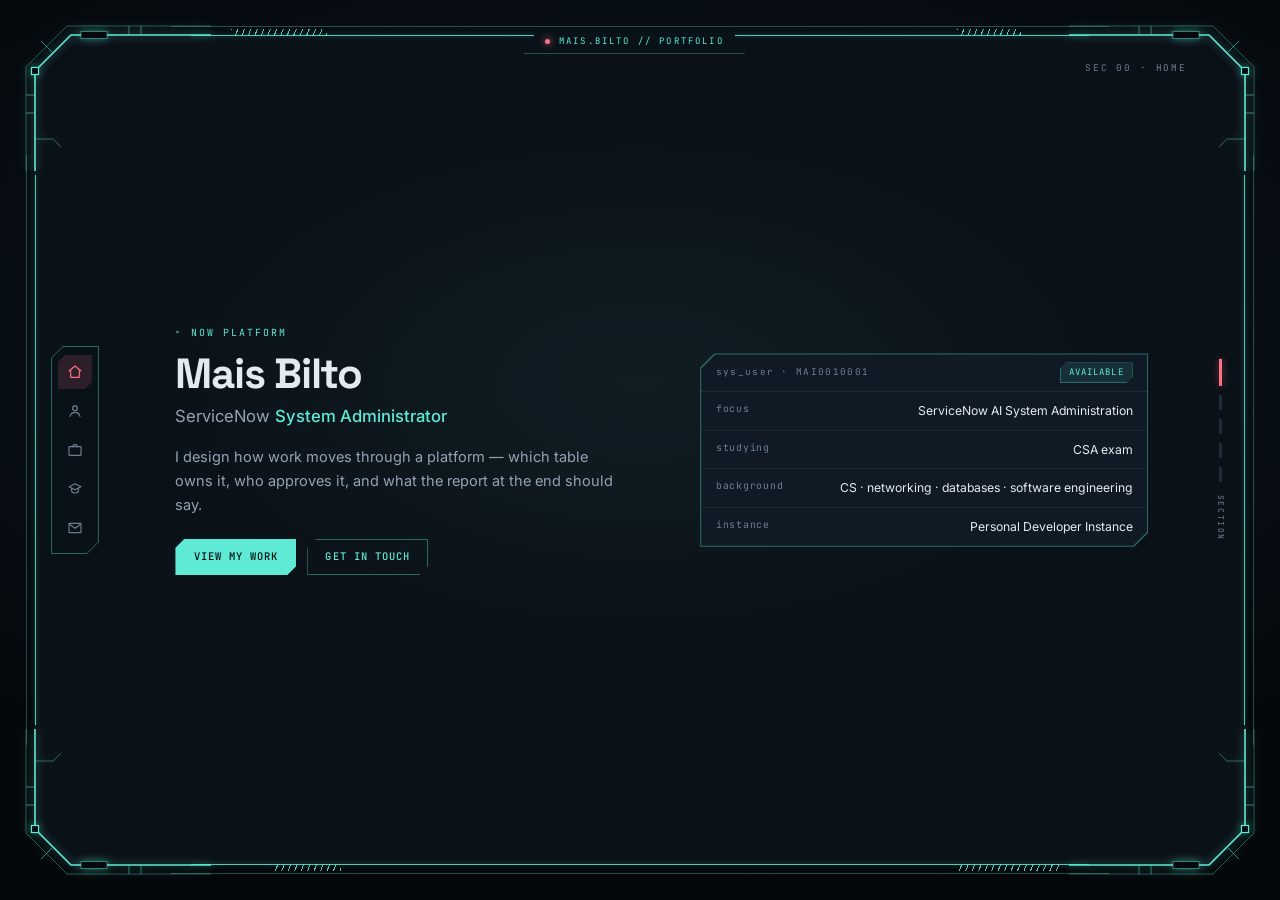
==== index.html @ 8e20cddc "whatsapp link edited" ====
<!DOCTYPE html>
<html lang="en">
<head>
<meta charset="UTF-8">
<meta name="viewport" content="width=device-width, initial-scale=1.0">
<title>Mais Bilto — Portfolio</title>
<meta name="description" content="Portfolio of Mais Bilto, a Computer Science graduate building toward a ServiceNow System Administrator role. ServiceNow builds, coursework and certificates.">
<meta name="color-scheme" content="dark">

<meta property="og:title" content="Mais Bilto — ServiceNow System Administrator">
<meta property="og:description" content="ServiceNow builds, coursework and certificates.">
<meta property="og:type" content="website">

<!-- Painted before any stylesheet arrives, so a slow or revalidating network
     never shows this page as raw HTML. Every rule here is re-declared in
     base.css; this copy only has to survive the first paint. -->
<style>
  body{margin:0;background:#060a0f;color:#e4eaf1;
       font-family:Inter,"Segoe UI",system-ui,sans-serif}
  a{color:#5eead4;text-decoration:none}
  .skip-link{position:absolute;top:-100%;left:1rem}

  /* First-paint gate. Chrome will paint this document before main.css has
     applied — measured at 300ms on a hard reload — which showed the page as
     raw HTML. Hiding body here and revealing it in the LAST rule of main.css
     makes "visible" and "styled" the same moment. */
  .pre body{visibility:hidden}
</style>
<script>
  /* The gate is added by script, so a visitor with JavaScript off is never
     gated: no script, no class, nothing hidden. The timeout is the second
     guard — if main.css fails to load, the page reveals itself unstyled
     rather than staying blank forever. */
  (function(){
    var r = document.documentElement;
    r.className += (r.className ? ' ' : '') + 'pre';
    setTimeout(function(){ r.classList.remove('pre'); }, 1500);
  })();
</script>

<link rel="preconnect" href="https://fonts.googleapis.com">
<link rel="preconnect" href="https://fonts.gstatic.com" crossorigin>
<link href="https://fonts.googleapis.com/css2?family=Inter:wght@400;500;600&family=JetBrains+Mono:wght@400;500;700&family=Space+Grotesk:wght@600;700&display=swap" rel="stylesheet">

<link rel="stylesheet" href="css/base.css">
<link rel="stylesheet" href="css/main.css">
</head>
<body>
<a class="skip-link" href="#deck">Skip to content</a>


<!-- one corner, drawn once, mirrored four ways -->
<svg width="0" height="0" style="position:absolute" aria-hidden="true">
  <symbol id="tbd-ring" viewBox="0 0 260 150">
    <g fill="none" stroke="currentColor" stroke-linecap="round" stroke-linejoin="round">
      <!-- circuit traces feeding the node from both sides -->
      <g stroke-width="1" opacity=".55">
        <path d="M2 26h34l14 14h30M2 75h48M2 124h34l14-14h30"/>
        <path d="M258 26h-34l-14 14h-30M258 75h-48M258 124h-34l-14-14h-30"/>
        <path d="M20 47h22l10 10M240 47h-22l-10 10M20 103h22l10-10M240 103h-22l-10-10" opacity=".5"/>
      </g>
      <g fill="currentColor" stroke="none" opacity=".7">
        <circle cx="2" cy="26" r="1.6"/><circle cx="2" cy="75" r="1.6"/><circle cx="2" cy="124" r="1.6"/>
        <circle cx="258" cy="26" r="1.6"/><circle cx="258" cy="75" r="1.6"/><circle cx="258" cy="124" r="1.6"/>
      </g>
      <!-- the node -->
      <circle cx="130" cy="75" r="47" stroke-width="3" stroke-dasharray="11 7" opacity=".38"/>
      <circle cx="130" cy="75" r="41" stroke-width="1.4"/>
      <circle cx="130" cy="75" r="35" stroke-width=".9" opacity=".5"/>
      <!-- four bright arc segments, like the reference -->
      <g stroke-width="3" opacity=".9" stroke-linecap="butt">
        <path d="M130 28a47 47 0 0 1 30 11"/>
        <path d="M130 122a47 47 0 0 1-30-11"/>
        <path d="M177 75a47 47 0 0 1-11 30"/>
        <path d="M83 75a47 47 0 0 1 11-30"/>
      </g>
    </g>
  </symbol>

  <symbol id="rosette" viewBox="0 0 24 24">
    <path d="M 12.0 3.6 L 17.7 6.9 L 17.7 13.5 L 12.0 16.8 L 6.3 13.5 L 6.3 6.9 Z"/>
    <path d="m9.2 10.1 2 2.1 3.6-4"/>
    <path d="M9.1 15.9 7.9 21.6l2.8-1.6 1.3 1.6"/>
    <path d="M14.9 15.9 16.1 21.6l-2.8-1.6-1.3 1.6"/>
  </symbol>
  <symbol id="corner" viewBox="0 0 190 150">
    <path d="M190 14 H 50 L 14 50 V 150" fill="none" stroke="#5eead4" stroke-width="1.6"/>
    <path d="M190 5 H 46 L 5 46 V 150" fill="none" stroke="rgba(94,234,212,.34)" stroke-width="1"/>
    <path d="M31 31 L 20 20" stroke="rgba(94,234,212,.55)" stroke-width="1"/>
    <path d="M14 74 H 5" stroke="rgba(94,234,212,.5)" stroke-width="1"/>
    <path d="M14 92 H 5" stroke="rgba(94,234,212,.5)" stroke-width="1"/>
    <path d="M108 14 V 5" stroke="rgba(94,234,212,.5)" stroke-width="1"/>
    <path d="M120 14 V 5" stroke="rgba(94,234,212,.5)" stroke-width="1"/>
    <rect x="10.5" y="46.5" width="7" height="7" fill="#060a0f" stroke="#5eead4" stroke-width="1.2"/>
    <rect x="60" y="10.5" width="26" height="7" fill="#060a0f" stroke="rgba(94,234,212,.45)" stroke-width="1"/>
    <path d="M14 118 H 32 L 40 126" fill="none" stroke="rgba(94,234,212,.4)" stroke-width="1"/>
  </symbol>
</svg>



<div class="stage">

  <div class="frame">
    <nav class="rail" aria-label="Sections">
     <div class="fill">
      <a href="#home" data-to="home" class="on" aria-label="Home"><svg width="24" height="24" viewBox="0 0 24 24" fill="none" stroke="currentColor" stroke-width="1.7" stroke-linecap="round" stroke-linejoin="round"><path d="M3 10.5 12 3l9 7.5"/><path d="M5.5 9.5V20h13V9.5"/></svg></a>
      <a href="#about" data-to="about" aria-label="About"><svg width="24" height="24" viewBox="0 0 24 24" fill="none" stroke="currentColor" stroke-width="1.7" stroke-linecap="round" stroke-linejoin="round"><circle cx="12" cy="8" r="3.6"/><path d="M4.5 20c1.2-4 4-6 7.5-6s6.3 2 7.5 6"/></svg></a>
      <a href="#work" data-to="work" aria-label="Work"><svg width="24" height="24" viewBox="0 0 24 24" fill="none" stroke="currentColor" stroke-width="1.7" stroke-linecap="round" stroke-linejoin="round"><rect x="3" y="7" width="18" height="13" rx="1"/><path d="M9 7V5.5A1.5 1.5 0 0 1 10.5 4h3A1.5 1.5 0 0 1 15 5.5V7"/></svg></a>
      <a href="#training" data-to="training" aria-label="Training"><svg width="24" height="24" viewBox="0 0 24 24" fill="none" stroke="currentColor" stroke-width="1.7" stroke-linecap="round" stroke-linejoin="round"><path d="M12 4 3 8.5l9 4.5 9-4.5z"/><path d="M7 11v4.5c0 1.4 2.2 2.5 5 2.5s5-1.1 5-2.5V11"/></svg></a>
      <a href="#contact" data-to="contact" aria-label="Contact"><svg width="24" height="24" viewBox="0 0 24 24" fill="none" stroke="currentColor" stroke-width="1.7" stroke-linecap="round" stroke-linejoin="round"><rect x="3" y="5" width="18" height="14" rx="1"/><path d="m3.6 6.5 8.4 6 8.4-6"/></svg></a>
     </div>
    </nav>

    <div class="prog" aria-hidden="true"><i class="on"></i><i></i><i></i><i></i><i></i><b>SECTION</b></div>

    <main class="deck hidescroll" id="deck">

      <section class="card" id="home">
        <span class="card-tag">SEC 00 · HOME</span>
        <div class="card-inner hidescroll">
          <div class="split">
            <div>
              <p class="eyebrow" data-anim style="--i:0">Now Platform</p>
              <h1 data-anim style="--i:1">Mais Bilto</h1>
              <p class="role" data-anim style="--i:2">ServiceNow <b>System Administrator</b></p>
              <p class="lede" data-anim style="--i:3">I design how work moves through a platform &mdash; which table owns it, who approves it, and what the report at the end should say.</p>
              <div class="acts" data-anim style="--i:4"><a class="btn" href="#work">View my work</a><a class="btn ghost" href="#contact">Get in touch</a></div>
            </div>
            <div class="panel" data-anim style="--i:5">
              <div class="fill">
                <div class="p-head"><span>sys_user · MAI0010001</span><span class="pill">AVAILABLE</span></div>
                <!-- a <div> is only a valid child of <dl> when it wraps dt/dd pairs,
                     so the header sits outside the list and the rows sit inside it -->
                <dl class="rows">
                  <div class="rrow"><dt>focus</dt><dd>ServiceNow AI System Administration</dd></div>
                  <div class="rrow"><dt>studying</dt><dd>CSA exam</dd></div>
                  <div class="rrow"><dt>background</dt><dd>CS · networking · databases · software engineering</dd></div>
                  <div class="rrow"><dt>instance</dt><dd>Personal Developer Instance</dd></div>
                </dl>
              </div>
            </div>
          </div>
        </div>
      </section>

      <section class="card" id="about">
        <span class="card-tag">SEC 01 · ABOUT</span>
        <div class="card-inner hidescroll">
          <h2 data-anim style="--i:0">About</h2>


          <div class="about-split">
            <div class="about-main">
          <p class="sub" data-anim style="--i:1">BACKGROUND &amp; CAPABILITY</p>
          <div class="prose">
            <p data-anim style="--i:2">I hold a BSc in Computer Science from Princess Nourah bint Abdulrahman University and I am working towards a ServiceNow System Administrator role. My background is in software engineering, databases, networking and data analysis &mdash; useful preparation for platform work, where the job is understanding how the pieces fit together behind the screens. Every project listed here is built on a Personal Developer Instance.</p>
          </div>
          <div class="about-grid">
            <div>
              <p class="label" data-anim style="--i:5">What I build</p>
              <ul class="caps">
                <li data-anim style="--i:6"><div class="fill"><h3>Data model</h3><p>Custom tables, fields, and relationships.</p></div></li>
                <li data-anim style="--i:7"><div class="fill"><h3>Workflow</h3><p>Flow Designer, approvals, and notifications.</p></div></li>
                <li data-anim style="--i:8"><div class="fill"><h3>Interfaces</h3><p>Forms, UI Policies, and UI Builder workspaces.</p></div></li>
                <li data-anim style="--i:9"><div class="fill"><h3>Reporting</h3><p>Dashboards, metrics, and shared views.</p></div></li>
              </ul>
            </div>
            <div>
              <p class="label" data-anim style="--i:5">Skills &amp; tools</p>
              <ul class="skills" data-anim style="--i:6">
            <li><span class="k">Languages</span><span class="v"><span>Python</span><span>SQL</span><span>JavaScript</span></span></li>
            <li><span class="k">Web</span><span class="v"><span>HTML</span><span>CSS</span></span></li>
            <li><span class="k">Platform</span><span class="v"><span>ServiceNow</span><span>Flow Designer</span><span>UI Builder</span><span>UI Policies</span></span></li>
            <li><span class="k">Data</span><span class="v"><span>Power BI</span><span>Excel</span></span></li>
            <li><span class="k">Practice</span><span class="v"><span>Git</span><span>GitHub</span><span>VS Code</span></span></li>
              </ul>
            </div>
          </div>
            </div>
          <figure class="record" data-anim style="--i:3">
            <div class="fill">
              <div class="shot-bar"><em>&#9656;</em>PROFILE &middot; LEARNING RECORD</div>
              <div class="record-body">

                <ul class="tiles">
                  <li><b>27</b><span>coursework certificates</span></li>
                  <li><b>22</b><span>ServiceNow badges</span></li>
                  <li><b>294</b><span>documented hours</span></li>
                  <li><b>1</b><span>micro-certification</span></li>
                </ul>

                <div class="charts">
                  <section class="ch">
                    <p class="ch-t">Trajectory</p>
                    <!-- --cw and --sn are counts, not lengths. --max on .trail turns
                         them into heights, so editing the data never means editing
                         a length and the arithmetic lives in one place. -->
                    <ul class="trail" style="--max:20">
                      <li style="--cw:2;--sn:0"><span class="col" aria-hidden="true"><i class="cw"></i></span><span class="yr">2022</span><span class="visually-hidden">2022: 2 coursework certificates, 0 ServiceNow badges</span></li>
                      <li style="--cw:2;--sn:0"><span class="col" aria-hidden="true"><i class="cw"></i></span><span class="yr">2023</span><span class="visually-hidden">2023: 2 coursework certificates, 0 ServiceNow badges</span></li>
                      <li style="--cw:16;--sn:0"><span class="col" aria-hidden="true"><i class="cw"></i></span><span class="yr">2024</span><span class="visually-hidden">2024: 16 coursework certificates, 0 ServiceNow badges</span></li>
                      <li style="--cw:7;--sn:2"><span class="col" aria-hidden="true"><i class="sn"></i><i class="cw"></i></span><span class="yr">2025</span><span class="visually-hidden">2025: 7 coursework certificates, 2 ServiceNow badges</span></li>
                      <li style="--cw:0;--sn:20"><span class="col" aria-hidden="true"><i class="sn"></i></span><span class="yr">2026</span><span class="visually-hidden">2026: 0 coursework certificates, 20 ServiceNow badges</span></li>
                    </ul>
                    <p class="key"><span><i class="cw"></i>coursework<i class="sn"></i>ServiceNow</span></p>
                  </section>

                  <section class="ch">
                    <p class="ch-t">Documented hours by subject</p>
                    <ul class="hrs" style="--max:82">
                      <li style="--v:82"><span class="k">Data analysis &amp; BI</span><span class="bar" aria-hidden="true"><i></i></span><span class="n">82<em>h</em></span></li>
                      <li style="--v:75"><span class="k">Python</span><span class="bar" aria-hidden="true"><i></i></span><span class="n">75<em>h</em></span></li>
                      <li style="--v:36"><span class="k">ML &amp; mathematics</span><span class="bar" aria-hidden="true"><i></i></span><span class="n">36<em>h</em></span></li>
                      <li style="--v:31"><span class="k">Networking &amp; security</span><span class="bar" aria-hidden="true"><i></i></span><span class="n">31<em>h</em></span></li>
                      <li style="--v:27"><span class="k">Software design</span><span class="bar" aria-hidden="true"><i></i></span><span class="n">27<em>h</em></span></li>
                      <li style="--v:25"><span class="k">SQL &amp; databases</span><span class="bar" aria-hidden="true"><i></i></span><span class="n">25<em>h</em></span></li>
                      <li style="--v:18"><span class="k">IT governance &amp; tooling</span><span class="bar" aria-hidden="true"><i></i></span><span class="n">18<em>h</em></span></li>
                    </ul>
                  </section>
                </div>

                <p class="record-note">294 hours across 26 of 28 certificates; <em>Software Security</em> and the micro-certification state no duration. ServiceNow CSA in progress. <a href="https://learning.servicenow.com/lxp?id=nl_public&amp;user=maisbilto2496833" target="_blank" rel="noopener">Verify on ServiceNow University &#9656;</a></p>

              </div>
            </div>
          </figure>
          </div>
        </div>
      </section>

      <section class="card" id="work">
        <span class="card-tag">SEC 02 · WORK</span>
        <div class="card-inner hidescroll">
          <h2 data-anim style="--i:0">Work</h2>
          <p class="sub" data-anim style="--i:1">4 BUILDS · 1 ACTIVE · 1 COMPLETE · 2 SCHEDULED</p>

          <div class="grid3">

            <div class="hc-wrap" data-status="active" data-progress="3" data-anim style="--i:2">
              <article class="hc">
                <div class="fill">
                  <div class="hc-top"><span class="hc-id">PRJ 01</span><span class="pill">IN PROGRESS</span></div>
                  <div class="hc-thumb has-img">
                    <span class="scan"></span>
                    <a class="shot-link" href="assets/img/work/pdi-loaner-dashboard.webp"
                       data-title="Infinity Loaner Operations &middot; dashboard"
                       data-note="ServiceNow Personal Developer Instance">
                      <img src="assets/img/work/pdi-loaner-dashboard.webp"
                           alt="A ServiceNow dashboard for the Infinity Loaner programme: total requests and overdue counts, and charts of requests by priority, device model, state, return month and assignee" loading="lazy"></a>
                  </div>
                  <div class="hc-body">
                    <h3>Infinity Loaner Program</h3>
                    <p class="meta">u_loaner_request · extends Task</p>
                    <p>Loaner-equipment requests on a custom table — dependent fields, UI Policies and a fulfiller workspace.</p>
                    <ul class="tags"><li>custom table</li><li>UI Policies</li><li>UI Builder</li></ul>
                    <div class="segbar"><i></i><i></i><i></i><i></i><i></i><i></i></div>
                    <a class="more" href="projects/loaner-builds.html">Read the case study <b>▸</b></a>
                  </div>
                </div>
              </article>
            </div>

            <div class="hc-wrap" data-status="complete" data-progress="6" data-anim style="--i:4">
              <article class="hc v4">
                <div class="fill">
                  <div class="hc-top"><span class="hc-id">PRJ 02</span><span class="pill">COMPLETE</span></div>
                  <div class="hc-thumb has-img">
                    <span class="scan"></span>
                    <a class="shot-link" href="assets/img/work/ksa-tourism-app.webp"
                       data-title="KSA Tourism &middot; user application"
                       data-note="Android &middot; Firebase &middot; graduation project, PNU">
                      <img src="assets/img/work/ksa-tourism-app.webp"
                           alt="Three screens from the KSA Tourism Android app: a category home screen, a filtered list of tourism attractions with ratings, and a trips list with a star-rating dialog" loading="lazy"></a>
                  </div>
                  <div class="hc-body">
                    <h3>KSA Tourism</h3>
                    <p class="meta">graduation project · PNU</p>
                    <p>An electronic tourist guide for visitors to Saudi Arabia — destination browsing with data-driven recommendations.</p>
                    <ul class="tags"><li>android application</li><li>UX</li><li>database</li></ul>
                    <div class="segbar"><i></i><i></i><i></i><i></i><i></i><i></i></div>
                  </div>
                </div>
              </article>
            </div>
            
            <div class="hc-wrap" data-status="scheduled" data-progress="0" data-anim style="--i:3">
              <article class="hc v3">
                <div class="fill">
                  <div class="hc-top"><span class="hc-id">PRJ 03</span><span class="pill">SCHEDULED</span></div>
                  <div class="hc-thumb">
                    <span class="scan"></span>
                    <svg class="tbd-ring" width="260" height="150" viewBox="0 0 260 150" aria-hidden="true"><use href="#tbd-ring"/></svg><span class="tbd"><b>TBD</b></span>
                  </div>
                  <div class="hc-body">
                    <h3>MPMS</h3>
                    <p class="meta">internship · CCIS, PNU · Converted to ServiceNow</p>
                    <p>A database system for running the Master&rsquo;s programme — reporting and statistical tracking of students and performance.</p>
                    <ul class="tags"><li>database design</li><li>reporting</li><li>analytics</li></ul>
                    <div class="segbar"><i></i><i></i><i></i><i></i><i></i><i></i></div>
                    <span class="soon">Planned</span>
                  </div>
                </div>
              </article>
            </div>

            <div class="hc-wrap" data-status="scheduled" data-progress="0" data-anim style="--i:5">
              <article class="hc v2">
                <div class="fill">
                  <div class="hc-top"><span class="hc-id">PRJ 04</span><span class="pill">SCHEDULED</span></div>
                  <div class="hc-thumb">
                    <span class="scan"></span>
                    <svg class="tbd-ring" width="260" height="150" viewBox="0 0 260 150" aria-hidden="true"><use href="#tbd-ring"/></svg><span class="tbd"><b>TBD</b></span>
                  </div>
                  <div class="hc-body">
                    <h3>Aurora Fleet Program</h3>
                    <p class="meta">ServiceNow capstone · not yet started</p>
                    <p>[ tbd ]</p>
                    <ul class="tags"><li>tbd</li><li>tbd</li></ul>
                    <div class="segbar"><i></i><i></i><i></i><i></i><i></i><i></i></div>
                    <span class="soon">Planned</span>
                  </div>
                </div>
              </article>
            </div>

          </div>
        </div>
      </section>

      <section class="card" id="training">
        <span class="card-tag">SEC 03 &middot; TRAINING</span>
        <div class="card-inner hidescroll">
          <h2 data-anim style="--i:0">Training</h2>
          <p class="sub" data-anim style="--i:1">28 CERTIFICATES &middot; 4 TRACKS &middot; CSA EXAM IN PREPARATION</p>

          <ul class="tracks">

            <li class="tk-wrap" data-status="active" data-anim style="--i:3">
              <article class="tk">
                <div class="fill">
                  <div class="tk-top"><span class="tk-id">TRK 01</span><span class="pill">IN PROGRESS</span></div>
                  <h3>ServiceNow</h3>
                  <ul class="crs"><li><span class="nm">Certified System Administrator (CSA)</span><span class="pv">exam prep</span><span class="st now"></span></li><li><span class="nm">Associate AI System Administrator</span><span class="pv">ServiceNow &middot; 2026</span><span class="st"></span></li><li><span class="nm">Associate AI Technical Project Manager</span><span class="pv">ServiceNow &middot; 2026</span><span class="st"></span></li><li><span class="nm">Micro-Certification: Welcome to ServiceNow</span><span class="pv">ServiceNow &middot; 2025</span><span class="st"></span></li></ul>
                  <div class="certs"><span class="lbl">certificates</span><a class="cert" href="assets/img/certs/servicenow-welcome-micro.jpg" data-title="Micro-Certification: Welcome to ServiceNow &middot; Aug 2025"><img src="assets/img/certs/servicenow-welcome-micro.jpg" alt="ServiceNow micro-certification, Welcome to ServiceNow, August 2025" loading="lazy"></a></div>
                </div>
              </article>
            </li>

            <li class="tk-wrap" data-status="complete" data-anim style="--i:4">
              <article class="tk">
                <div class="fill">
                  <div class="tk-top"><span class="tk-id">TRK 02</span><span class="pill">COMPLETED</span></div>
                  <h3>Data &amp; Analytics</h3>
                  <ul class="crs"><li><span class="nm">Machine learning foundations</span><span class="pv">Tuwaiq &middot; DeepLearning.AI &middot; 2025</span><span class="st"></span></li><li><span class="nm">Excel and Power BI</span><span class="pv">Emdad &middot; Experts Inst. &middot; 2025</span><span class="st"></span></li><li><span class="nm">SQL and databases</span><span class="pv">Tuwaiq &middot; Experts Inst. &middot; 2025</span><span class="st"></span></li><li><span class="nm">Python data stack &mdash; NumPy, Pandas, Matplotlib, Seaborn, EDA</span><span class="pv">Tuwaiq &middot; 5 courses &middot; 2024</span><span class="st"></span></li></ul>
                  <div class="certs"><span class="lbl">certificates</span><a class="cert" href="assets/img/certs/tuwaiq-sql-101.jpg" data-title="SQL 101 &mdash; Tuwaiq Academy &middot; 2 hrs &middot; 2024"><img src="assets/img/certs/tuwaiq-sql-101.jpg" alt="SQL 101 certificate of completion, Tuwaiq Academy, 2024" loading="lazy"></a><a class="cert" href="assets/img/certs/tuwaiq-sql-102.jpg" data-title="SQL 102 &mdash; Tuwaiq Academy &middot; 1 hr &middot; Oct 2024"><img src="assets/img/certs/tuwaiq-sql-102.jpg" alt="SQL 102 certificate of completion, Tuwaiq Academy, Oct 2024" loading="lazy"></a><a class="cert" href="assets/img/certs/tuwaiq-sql-103.jpg" data-title="SQL 103 &mdash; Tuwaiq Academy &middot; 2 hrs &middot; 2024"><img src="assets/img/certs/tuwaiq-sql-103.jpg" alt="SQL 103 certificate of completion, Tuwaiq Academy, 2024" loading="lazy"></a><a class="cert" href="assets/img/certs/experts-intro-sql.jpg" data-title="Introduction to SQL, 20 hours &mdash; Experts Training Institute" data-note="identity number redacted"><img src="assets/img/certs/experts-intro-sql.jpg" alt="Introduction to SQL certificate, Experts Training Institute" loading="lazy"></a><a class="cert" href="assets/img/certs/tuwaiq-numpy.jpg" data-title="Data analysis with NumPy &mdash; Tuwaiq Academy &middot; 3 hrs &middot; Oct 2024"><img src="assets/img/certs/tuwaiq-numpy.jpg" alt="Data analysis with NumPy certificate of completion, Tuwaiq Academy, Oct 2024" loading="lazy"></a><a class="cert" href="assets/img/certs/tuwaiq-pandas.jpg" data-title="Data analysis with Pandas &mdash; Tuwaiq Academy &middot; 2 hrs &middot; Nov 2024"><img src="assets/img/certs/tuwaiq-pandas.jpg" alt="Data analysis with Pandas certificate of completion, Tuwaiq Academy, Nov 2024" loading="lazy"></a><a class="cert" href="assets/img/certs/tuwaiq-matplotlib.jpg" data-title="Data visualisation with Matplotlib &mdash; Tuwaiq Academy &middot; 2 hrs &middot; Nov 2024"><img src="assets/img/certs/tuwaiq-matplotlib.jpg" alt="Data visualisation with Matplotlib certificate of completion, Tuwaiq Academy, Nov 2024" loading="lazy"></a><a class="cert" href="assets/img/certs/tuwaiq-seaborn.jpg" data-title="Data visualisation with Seaborn &mdash; Tuwaiq Academy &middot; 3 hrs &middot; Nov 2024"><img src="assets/img/certs/tuwaiq-seaborn.jpg" alt="Data visualisation with Seaborn certificate of completion, Tuwaiq Academy, Nov 2024" loading="lazy"></a><a class="cert" href="assets/img/certs/tuwaiq-eda.jpg" data-title="Exploratory data analysis (EDA) &mdash; Tuwaiq Academy &middot; 2 hrs &middot; Nov 2024"><img src="assets/img/certs/tuwaiq-eda.jpg" alt="Exploratory data analysis (EDA) certificate of completion, Tuwaiq Academy, Nov 2024" loading="lazy"></a><a class="cert" href="assets/img/certs/tuwaiq-ml-101.jpg" data-title="Machine Learning 101 &mdash; Tuwaiq Academy &middot; 2 hrs &middot; 2024"><img src="assets/img/certs/tuwaiq-ml-101.jpg" alt="Machine Learning 101 certificate of completion, Tuwaiq Academy, 2024" loading="lazy"></a><a class="cert" href="assets/img/certs/deeplearning-linear-algebra.jpg" data-title="Linear Algebra for Machine Learning and Data Science &mdash; DeepLearning.AI &middot; Dec 2025" data-verify="https://coursera.org/verify/XOO21MC4C697"><img src="assets/img/certs/deeplearning-linear-algebra.jpg" alt="Linear Algebra for Machine Learning and Data Science certificate, DeepLearning.AI, December 2025" loading="lazy"></a><a class="cert" href="assets/img/certs/emdad-excel-data-analysis.jpg" data-title="Data Analysis with Microsoft Excel, 30 hours &mdash; Emdad Al-Marifah" data-note="identity number redacted"><img src="assets/img/certs/emdad-excel-data-analysis.jpg" alt="Data analysis with Microsoft Excel certificate, Emdad Al-Marifah" loading="lazy"></a><a class="cert" href="assets/img/certs/emdad-powerbi.jpg" data-title="Data Analysis with Power BI, 20 hours &mdash; Emdad Al-Marifah" data-note="identity number redacted"><img src="assets/img/certs/emdad-powerbi.jpg" alt="Data analysis with Power BI certificate, Emdad Al-Marifah" loading="lazy"></a><a class="cert" href="assets/img/certs/experts-powerbi-excel.jpg" data-title="Power BI and Excel, 20 hours &mdash; Experts Training Institute" data-note="identity number redacted"><img src="assets/img/certs/experts-powerbi-excel.jpg" alt="Power BI and Excel certificate, Experts Training Institute" loading="lazy"></a></div>
                </div>
              </article>
            </li>

            <li class="tk-wrap" data-status="complete" data-anim style="--i:5">
              <article class="tk">
                <div class="fill">
                  <div class="tk-top"><span class="tk-id">TRK 03</span><span class="pill">COMPLETED</span></div>
                  <h3>Software Engineering</h3>
                  <ul class="crs"><li><span class="nm">Python programming</span><span class="pv">Tuwaiq &middot; Experts &middot; Michigan &middot; 2025</span><span class="st"></span></li><li><span class="nm">Version control with Git</span><span class="pv">Tuwaiq Academy &middot; 2024</span><span class="st"></span></li><li><span class="nm">Design Principles</span><span class="pv">UC San Diego &middot; 2023</span><span class="st"></span></li><li><span class="nm">Design Patterns</span><span class="pv">Univ. of Alberta &middot; 2023</span><span class="st"></span></li></ul>
                  <div class="certs"><span class="lbl">certificates</span><a class="cert" href="assets/img/certs/tuwaiq-python-101.jpg" data-title="Python 101 &mdash; Tuwaiq Academy &middot; 2 hrs &middot; May 2024"><img src="assets/img/certs/tuwaiq-python-101.jpg" alt="Python 101 certificate of completion, Tuwaiq Academy, May 2024" loading="lazy"></a><a class="cert" href="assets/img/certs/tuwaiq-python-102.jpg" data-title="Python 102 &mdash; Tuwaiq Academy &middot; 3 hrs &middot; Jul 2024"><img src="assets/img/certs/tuwaiq-python-102.jpg" alt="Python 102 certificate of completion, Tuwaiq Academy, Jul 2024" loading="lazy"></a><a class="cert" href="assets/img/certs/tuwaiq-python-103.jpg" data-title="Python 103 &mdash; Tuwaiq Academy &middot; 3 hrs &middot; Sep 2024"><img src="assets/img/certs/tuwaiq-python-103.jpg" alt="Python 103 certificate of completion, Tuwaiq Academy, Sep 2024" loading="lazy"></a><a class="cert" href="assets/img/certs/tuwaiq-python-104.jpg" data-title="Python 104 &mdash; Tuwaiq Academy &middot; 1 hr &middot; Oct 2024"><img src="assets/img/certs/tuwaiq-python-104.jpg" alt="Python 104 certificate of completion, Tuwaiq Academy, Oct 2024" loading="lazy"></a><a class="cert" href="assets/img/certs/michigan-python-basics.jpg" data-title="Python Basics &mdash; University of Michigan &middot; Nov 2025" data-verify="https://coursera.org/verify/4CDJZG4QOWSE"><img src="assets/img/certs/michigan-python-basics.jpg" alt="Python Basics certificate, University of Michigan, November 2025" loading="lazy"></a><a class="cert" href="assets/img/certs/experts-python.jpg" data-title="Python Programming, 40 hours &mdash; Experts Training Institute" data-note="identity number redacted"><img src="assets/img/certs/experts-python.jpg" alt="Python Programming certificate, Experts Training Institute" loading="lazy"></a><a class="cert" href="assets/img/certs/alberta-design-patterns.jpg" data-title="Design Patterns &mdash; University of Alberta &middot; Jan 2023" data-verify="https://coursera.org/verify/N7XYZBL3B9BE"><img src="assets/img/certs/alberta-design-patterns.jpg" alt="Design Patterns certificate, University of Alberta, January 2023" loading="lazy"></a><a class="cert" href="assets/img/certs/ucsd-design-principles.jpg" data-title="Design Principles: an Introduction &mdash; UC San Diego &middot; Jan 2023" data-verify="https://coursera.org/verify/NU85SL5GM9AH"><img src="assets/img/certs/ucsd-design-principles.jpg" alt="Design Principles certificate, UC San Diego, January 2023" loading="lazy"></a><a class="cert" href="assets/img/certs/tuwaiq-git-101.jpg" data-title="Git 101 &mdash; Tuwaiq Academy &middot; 2 hrs &middot; Oct 2024"><img src="assets/img/certs/tuwaiq-git-101.jpg" alt="Git 101 certificate of completion, Tuwaiq Academy, Oct 2024" loading="lazy"></a></div>
                </div>
              </article>
            </li>

            <li class="tk-wrap" data-status="complete" data-anim style="--i:6">
              <article class="tk">
                <div class="fill">
                  <div class="tk-top"><span class="tk-id">TRK 04</span><span class="pill">COMPLETED</span></div>
                  <h3>Security &amp; Governance</h3>
                  <ul class="crs"><li><span class="nm">Networking and Cybersecurity</span><span class="pv">BARQ Academy &middot; 2025</span><span class="st"></span></li><li><span class="nm">Introduction to cybersecurity</span><span class="pv">Tuwaiq Academy &middot; 2025</span><span class="st"></span></li><li><span class="nm">Software Security</span><span class="pv">Univ. of Maryland &middot; 2022</span><span class="st"></span></li><li><span class="nm">COBIT 5 Foundation</span><span class="pv">Experts Inst. &middot; 2022</span><span class="st"></span></li></ul>
                  <div class="certs"><span class="lbl">certificates</span><a class="cert" href="assets/img/certs/barq-network-security.jpg" data-title="Network Fundamentals &amp; Security, 30 hours &mdash; BARQ Academy &middot; Oct 2025"><img src="assets/img/certs/barq-network-security.jpg" alt="Certificate of attendance, network fundamentals and security, BARQ Academy, October 2025" loading="lazy"></a><a class="cert" href="assets/img/certs/umd-software-security.jpg" data-title="Software Security &mdash; University of Maryland, College Park &middot; Nov 2022" data-verify="https://coursera.org/verify/HGNPZS8VYXL7"><img src="assets/img/certs/umd-software-security.jpg" alt="Software Security certificate, University of Maryland College Park, November 2022" loading="lazy"></a><a class="cert" href="assets/img/certs/tuwaiq-cybersecurity-intro.jpg" data-title="Introduction to Cybersecurity &mdash; Tuwaiq Academy &middot; 1 hr &middot; Feb 2025"><img src="assets/img/certs/tuwaiq-cybersecurity-intro.jpg" alt="Introduction to Cybersecurity certificate of completion, Tuwaiq Academy, Feb 2025" loading="lazy"></a><a class="cert" href="assets/img/certs/experts-cobit5.jpg" data-title="COBIT 5 Foundation, 16 hours &mdash; Experts Training Institute" data-note="identity number redacted"><img src="assets/img/certs/experts-cobit5.jpg" alt="COBIT 5 Foundation certificate, Experts Training Institute" loading="lazy"></a></div>
                </div>
              </article>
            </li>

          </ul>
        </div>
      </section>

      <section class="card" id="contact">
        <span class="card-tag">SEC 04 · CONTACT</span>
        <div class="card-inner hidescroll">
          <h2 data-anim style="--i:0">Contact</h2>
          <p class="sub" data-anim style="--i:1">OPEN TO ROLES</p>
          <div class="split">
            <div data-anim style="--i:2">
              <p>Send me a message and I'll reply. You can also find me on LinkedIn.</p>
              <ul class="links">
                <li><a href="https://www.linkedin.com/in/maisbilto" target="_blank" rel="noopener noreferrer">LinkedIn</a></li>
                <li><a href="https://wa.me/maisbilto" target="_blank" rel="noopener noreferrer">WhatsApp</a></li>
              </ul>
            </div>
            <div class="send" data-anim style="--i:3">
            <form name="contact" method="POST" action="https://api.web3forms.com/submit">
              <!-- Web3Forms. The access key is a PUBLIC identifier tied to the
                   destination inbox, not a secret: it is visible in this source
                   to anyone. It cannot read submissions or change the account. -->
              <input type="hidden" name="access_key" value="eaec72b1-3a66-4683-9c5b-c22a6c64acd1">
              <input type="hidden" name="subject" value="Portfolio contact form">
              <input type="hidden" name="from_name" value="maisbilto.me">
              <!-- honeypot: display:none so no human can reach it, and a bot that
                   ticks it gets the submission rejected -->
              <input type="checkbox" name="botcheck" style="display:none" tabindex="-1" aria-hidden="true">
              <div class="field">
                <label for="f-name">Name</label>
                <input id="f-name" name="name" type="text" autocomplete="name" required>
              </div>
              <div class="field">
                <label for="f-email">Email</label>
                <input id="f-email" name="email" type="email" autocomplete="email" required>
              </div>
              <div class="field">
                <label for="f-message">Message</label>
                <textarea id="f-message" name="message" rows="4" required></textarea>
              </div>
              <button class="btn" type="submit">Send message</button>
            </form>

            <p class="send-note" role="status"></p>
            </div>
          </div>
          <div class="foot" data-anim style="--i:4"><span>© 2026 MAIS BILTO</span></div>
        </div>
        <div class="sent" role="status" hidden>
          <svg class="sent-ring" width="260" height="150" viewBox="0 0 260 150" aria-hidden="true">
            <!-- the same node as #tbd-ring on the project cards, with a check
                 where the TBD label sits. Inline rather than <use> because the
                 two strokes below are animated individually. -->
            <g fill="none" stroke="currentColor" stroke-linecap="round" stroke-linejoin="round">
              <g stroke-width="1" opacity=".55">
                <path d="M2 26h34l14 14h30M2 75h48M2 124h34l14-14h30"/>
                <path d="M258 26h-34l-14 14h-30M258 75h-48M258 124h-34l-14-14h-30"/>
                <path d="M20 47h22l10 10M240 47h-22l-10 10M20 103h22l10-10M240 103h-22l-10-10" opacity=".5"/>
              </g>
              <g fill="currentColor" stroke="none" opacity=".7">
                <circle cx="2" cy="26" r="1.6"/><circle cx="2" cy="75" r="1.6"/><circle cx="2" cy="124" r="1.6"/>
                <circle cx="258" cy="26" r="1.6"/><circle cx="258" cy="75" r="1.6"/><circle cx="258" cy="124" r="1.6"/>
              </g>
              <circle cx="130" cy="75" r="47" stroke-width="3" stroke-dasharray="11 7" opacity=".38"/>
              <circle class="sr-ring" cx="130" cy="75" r="41" stroke-width="1.4"
                      pathLength="100" transform="rotate(-90 130 75)"/>
              <circle cx="130" cy="75" r="35" stroke-width=".9" opacity=".5"/>
              <g stroke-width="3" opacity=".9" stroke-linecap="butt">
                <path d="M130 28a47 47 0 0 1 30 11"/>
                <path d="M130 122a47 47 0 0 1-30-11"/>
                <path d="M177 75a47 47 0 0 1-11 30"/>
                <path d="M83 75a47 47 0 0 1 11-30"/>
              </g>
              <path class="sr-check" d="M116 75l9.5 9.5L145 65" stroke-width="4" pathLength="100"/>
            </g>
          </svg>
          <p class="sent-cap"></p>
        </div>
      </section>
      
    </main>
  </div>

  <div class="deco" aria-hidden="true">
    <svg class="cnr tl" width="190" height="150"><use href="#corner"/></svg>
    <svg class="cnr tr" width="190" height="150"><use href="#corner"/></svg>
    <svg class="cnr bl" width="190" height="150"><use href="#corner"/></svg>
    <svg class="cnr br" width="190" height="150"><use href="#corner"/></svg>

    <span class="ln h t"></span><span class="ln h b"></span>
    <span class="ln v l"></span><span class="ln v r"></span>
    <span class="ln h t out"></span><span class="ln h b out"></span>
    <span class="ln v l out"></span><span class="ln v r out"></span>

    <span class="hatch a"></span><span class="hatch b"></span>
    <span class="hatch c"></span><span class="hatch d"></span>

    <div class="plate"><i></i>MAIS.BILTO // PORTFOLIO</div>
  </div>

</div>

<dialog class="lb" id="lb" aria-label="Image viewer">
  <button class="lb-x" id="lb-x" aria-label="Close">&#10005;</button>
  <button class="lb-nav prev" id="lb-prev" aria-label="Previous">&#10094;</button>
  <button class="lb-nav next" id="lb-next" aria-label="Next">&#10095;</button>
  <div class="lb-frame">
    <div class="fill">
      <img id="lb-img" alt="">
      <div class="lb-meta"><span id="lb-title"></span><span class="lb-count" id="lb-count"></span><span id="lb-note" class="lb-note"></span><a id="lb-verify" target="_blank" rel="noopener">Verify &#9656;</a></div>
    </div>
  </div>
</dialog>


<script src="js/main.js" defer></script>
</body>
</html>
---- css/base.css ----
/* base.css — tokens, reset, base elements, utilities.
   Everything sized in rem; html's font-size is the single scale knob. */

  *,*::before,*::after{box-sizing:border-box}
  :root{
    --bg:#060a0f;--panel:#0b1119;--panel2:#101a24;--line:#1f2c38;
    --txt:#e4eaf1;--mut:#93a3b4;--faint:#6c7f92;
    --hud:#5eead4;--hud-dim:rgba(94,234,212,.40);--hud-glow:rgba(94,234,212,.6);
    --alert:#fb7185;--alert-dim:rgba(251,113,133,.45);
    /* interaction colour — everything that responds to the pointer.
       teal says "state", rose says "you are touching this". */
    --hover:#fb7185;--hover-dim:rgba(251,113,133,.45);--on-hover:#14080b;
    /* brighter forms of the state colours, used when a card is hovered:
       a card lights up its OWN colour rather than borrowing another one. */
    --alert-hi:#fda4af;--line-hi:#41525f;
    /* form-control boundaries need 3:1 against their own fill (WCAG 1.4.11);
       --line is a decorative divider colour and measures only 1.34:1 there. */
    --field-line:#55677a;
    --hover-glow:rgba(251,113,133,.55);--hover-wash:rgba(251,113,133,.09);
    --scroll:0;--gap:2.4rem;--rail:4.1rem;--n:2.3rem;
    --s3:.75rem;--s4:1rem;--s5:1.5rem;--s6:2rem;--s7:2.6rem;
  }
  html{scroll-behavior:smooth;
    /* one knob: every rem in this sheet scales from the viewport.
       width and height both contribute, so a short window shrinks too. */
    font-size:clamp(13px, 1.15vh + 0.25vw + 1px, 22px)}
  body{margin:0;height:100vh;height:100dvh;overflow:hidden;color:var(--txt);
    font-family:Inter,"Segoe UI",system-ui,sans-serif;line-height:1.65;
    background:
      radial-gradient(115% 85% at 50% 42%, #0d1a26 0%, transparent 62%),
      linear-gradient(180deg,#060a0f 0%,#04070a 100%)}
  .hidescroll{scrollbar-width:none}
  .hidescroll::-webkit-scrollbar{display:none}

  /* ---------- base elements ---------- */
  img{max-width:100%;height:auto;display:block}
  a{color:var(--hud);text-decoration:none;transition:color .18s}
  a:hover{color:var(--hover);text-decoration:underline;text-underline-offset:3px}
  button,input,textarea{font:inherit;color:inherit}
  :focus-visible{outline:2px solid var(--hud);outline-offset:3px;border-radius:2px}
  ::selection{background:var(--hud);color:var(--bg)}

  /* ---------- utilities ---------- */
  .visually-hidden{position:absolute!important;width:1px;height:1px;padding:0;margin:-1px;
    overflow:hidden;clip:rect(0 0 0 0);clip-path:inset(50%);white-space:nowrap;border:0}
  .skip-link{position:absolute;top:-100%;left:var(--s4);z-index:99;
    padding:.6rem 1rem;background:var(--hud);color:var(--bg);
    font-family:"JetBrains Mono",monospace;font-size:.72rem;letter-spacing:.1em}
  .skip-link:focus{top:var(--s4);text-decoration:none}
---- css/main.css ----
/* main.css — layout and components. */
  /* connector line drawn from the dot toward the frame */

  /* ================= stage ================= */
  .stage{position:fixed;inset:var(--gap);z-index:1}

  /* the content frame: chamfered on all four corners */
  .frame{position:absolute;inset:0;background:var(--panel);overflow:hidden;
    clip-path:polygon(
      var(--n) 0, calc(100% - var(--n)) 0, 100% var(--n),
      100% calc(100% - var(--n)), calc(100% - var(--n)) 100%,
      var(--n) 100%, 0 calc(100% - var(--n)), 0 var(--n))}
  .frame::before{content:"";position:absolute;inset:0;pointer-events:none;z-index:1;
    background:radial-gradient(58% 46% at 50% 42%, rgba(94,234,212,.06), transparent 70%)}

  /* decoration layer sits slightly outside the frame */
  .deco{position:absolute;inset:-14px;z-index:4;pointer-events:none}
  .deco .cnr{position:absolute;display:block;filter:drop-shadow(0 0 4px var(--hud-glow))}
  .deco .cnr.tl{top:0;left:0}
  .deco .cnr.tr{top:0;right:0;transform:scaleX(-1)}
  .deco .cnr.bl{bottom:0;left:0;transform:scaleY(-1)}
  .deco .cnr.br{bottom:0;right:0;transform:scale(-1,-1)}

  /* straight runs between the corners */
  .ln{position:absolute;background:var(--hud);box-shadow:0 0 5px var(--hud-glow);opacity:.85}
  .ln.h{height:1px;left:170px;right:170px}
  .ln.v{width:1px;top:154px;bottom:154px}
  .ln.t{top:14px}.ln.b{bottom:14px}.ln.l{left:14px}.ln.r{right:14px}
  /* dim outer run */
  .ln.out{opacity:.3;box-shadow:none}
  .ln.h.out{left:150px;right:150px}
  .ln.v.out{top:134px;bottom:134px}
  .ln.t.out{top:5px}.ln.b.out{bottom:5px}.ln.l.out{left:5px}.ln.r.out{right:5px}

  /* hatch blocks on the edges */
  .hatch{position:absolute;height:7px;opacity:.85;
    background:repeating-linear-gradient(112deg,var(--hud) 0 1px,transparent 1px 6px)}
  .hatch.a{top:8px;left:210px;width:96px}
  .hatch.b{top:8px;right:238px;width:64px}
  .hatch.c{bottom:8px;left:250px;width:70px}
  .hatch.d{bottom:8px;right:200px;width:104px}

  /* label plate */
  .plate{position:absolute;top:9px;left:calc(50% - 116px);z-index:7;
    display:flex;align-items:center;gap:9px;padding:4px 20px;
    font-family:"JetBrains Mono",monospace;font-size:.62rem;letter-spacing:.24em;
    color:var(--hud);background:#0a1219;border:1px solid var(--hud-dim);border-top:0;
    clip-path:polygon(13px 0,calc(100% - 13px) 0,100% 100%,0 100%)}
  .plate i{width:5px;height:5px;background:var(--alert);border-radius:50%;
    box-shadow:0 0 7px var(--alert);animation:pulse 3.8s cubic-bezier(.45,0,.55,1) infinite}

  /* ================= rail ================= */
  .rail{position:absolute;left:16px;top:50%;translate:0 -50%;z-index:8;--n:12px;
    padding:1px;background:var(--hud-dim);
    clip-path:polygon(var(--n) 0,100% 0,100% calc(100% - var(--n)),calc(100% - var(--n)) 100%,0 100%,0 var(--n))}
  .rail .fill{--n:12px;background:rgba(8,13,19,.92);padding:8px 6px;
    display:flex;flex-direction:column;gap:5px;
    clip-path:polygon(calc(var(--n) - 1px) 0,100% 0,100% calc(100% - var(--n) + 1px),calc(100% - var(--n) + 1px) 100%,0 100%,0 calc(var(--n) - 1px))}
  .rail a{display:grid;place-items:center;width:34px;height:34px;color:var(--faint);
    text-decoration:none;transition:color .18s,background-color .18s;
    clip-path:polygon(7px 0,100% 0,100% calc(100% - 7px),calc(100% - 7px) 100%,0 100%,0 7px)}
  .rail a:hover{color:var(--hover);background:var(--hover-wash)}
  .rail a.on{color:var(--alert);background:rgba(251,113,133,.14)}
  .rail svg{width:16px;height:16px}

  .prog{position:absolute;right:18px;top:50%;translate:0 -50%;z-index:8;
    display:flex;flex-direction:column;align-items:center;gap:9px}
  .prog i{display:block;width:3px;height:15px;background:var(--line);
    transition:background-color .2s,height .2s,box-shadow .2s}
  .prog i.on{background:var(--alert);height:27px;box-shadow:0 0 7px var(--alert-dim)}
  .prog b{font-family:"JetBrains Mono",monospace;font-size:.55rem;color:var(--faint);
    writing-mode:vertical-rl;letter-spacing:.2em;font-weight:400;margin-top:4px}

  /* ================= deck ================= */
  .deck{position:absolute;inset:0;z-index:2;overflow-y:scroll;
    scroll-snap-type:y mandatory;padding-left:var(--rail)}
  .card{position:relative;height:100%;scroll-snap-align:start;scroll-snap-stop:always;
    display:flex;align-items:center;padding:var(--s7) var(--s7) var(--s7) var(--s5);overflow:hidden}
  /* rem is capped at 22px by the html clamp, so on a large monitor the rem
     term binds and the vw term never does. Both have to move together. */
  .card-inner{width:100%;max-width:min(74rem,76vw);margin-inline:auto;max-height:100%;overflow-y:auto}


  .card-tag{position:absolute;top:26px;right:58px;z-index:3;
    font-family:"JetBrains Mono",monospace;font-size:.64rem;letter-spacing:.2em;color:var(--faint)}

  .js-anim [data-anim]{opacity:0;transform:translateY(14px)}
  .js-anim .card.in [data-anim]{animation:rise .55s cubic-bezier(.22,.8,.3,1) forwards;
    animation-delay:calc(var(--i,0) * 85ms)}
  @keyframes rise{to{opacity:1;transform:none}}

  /* ================= type & panels ================= */
  .eyebrow{font-family:"JetBrains Mono",monospace;font-size:.68rem;letter-spacing:.2em;
    text-transform:uppercase;color:var(--hud);margin:0 0 var(--s3)}
  .eyebrow::before{content:"▸ ";opacity:.7}
  h1{font-family:"Space Grotesk",system-ui,sans-serif;font-size:2.9rem;font-weight:700;
    letter-spacing:-.03em;line-height:1.04;margin:0 0 .45rem}
  h2{font-family:"Space Grotesk",system-ui,sans-serif;font-size:2.1rem;font-weight:700;
    letter-spacing:-.025em;margin:0 0 .3rem}
  .sub{font-family:"JetBrains Mono",monospace;font-size:.7rem;color:var(--faint);
    letter-spacing:.16em;margin:0 0 var(--s5)}
  .role{font-size:1.15rem;color:var(--mut);margin:0 0 var(--s4)}
  .role b{color:var(--hud);font-weight:500}
  p{color:var(--mut);margin:0}
  .lede{max-width:50ch;margin-bottom:var(--s5)}
  .prose{display:flex;flex-direction:column;gap:var(--s4)}
  .acts{display:flex;gap:var(--s3);flex-wrap:wrap}
  .btn{--n:9px;display:inline-block;font-family:"JetBrains Mono",monospace;font-size:.72rem;
    letter-spacing:.1em;text-transform:uppercase;font-weight:500;padding:.65rem 1.25rem;
    text-decoration:none;cursor:pointer;color:#07100f;background:var(--hud);border:0;
    clip-path:polygon(var(--n) 0,100% 0,100% calc(100% - var(--n)),calc(100% - var(--n)) 100%,0 100%,0 var(--n));
    transition:background-color .18s,color .18s,box-shadow .18s}
  .btn:hover{background:var(--hover);color:var(--on-hover);text-decoration:none}

  /* the ghost button keeps the house colour on purpose: it is the one
     control that should still read as teal when the pointer is on it */
  .btn.ghost{background:transparent;color:var(--hud);box-shadow:inset 0 0 0 1px var(--hud-dim)}
  .btn.ghost:hover{background:rgba(94,234,212,.10);color:var(--hud);
    box-shadow:inset 0 0 0 1px var(--hud);text-decoration:none}
  .split{display:grid;grid-template-columns:1fr .92fr;gap:var(--s7);align-items:center}
  /* the hero balances two blocks of similar height, so centring reads well
     there. Contact pairs a two-line paragraph with a tall form, and centring
     left the paragraph floating in the middle of it. */
  #contact .split{align-items:start}
  .panel{--n:14px;padding:1px;background:var(--hud-dim)}
  .panel,.panel > .fill{clip-path:polygon(var(--n) 0,100% 0,100% calc(100% - var(--n)),calc(100% - var(--n)) 100%,0 100%,0 var(--n))}
  .panel > .fill{background:var(--panel2)}
  .p-head{display:flex;justify-content:space-between;align-items:center;gap:var(--s3);
    padding:.55rem var(--s4);border-bottom:1px solid var(--line);
    font-family:"JetBrains Mono",monospace;font-size:.64rem;letter-spacing:.14em;color:var(--faint)}
  .rows{margin:0}
  .rrow{display:flex;justify-content:space-between;gap:var(--s4);padding:.6rem var(--s4);
    border-bottom:1px solid rgba(31,44,56,.7);font-size:.84rem}
  .rrow:last-child{border-bottom:0}
  .rrow dt{font-family:"JetBrains Mono",monospace;font-size:.68rem;color:var(--faint);letter-spacing:.08em}
  .rrow dd{margin:0;text-align:right;color:var(--txt)}
  .pill{font-family:"JetBrains Mono",monospace;font-size:.62rem;letter-spacing:.12em;
    padding:3px 9px;color:var(--hud);background:rgba(94,234,212,.1);
    box-shadow:inset 0 0 0 1px rgba(94,234,212,.32);
    clip-path:polygon(6px 0,100% 0,100% calc(100% - 6px),calc(100% - 6px) 100%,0 100%,0 6px)}
  .label{font-family:"JetBrains Mono",monospace;font-size:.66rem;letter-spacing:.2em;
    text-transform:uppercase;color:var(--faint);margin:var(--s6) 0 var(--s4)}
  .label::before{content:"// "}
  .caps{display:grid;grid-template-columns:repeat(4,minmax(0,1fr));gap:var(--s3);list-style:none;padding:0;margin:0}
  .caps li{--n:10px;padding:1px;background:var(--line);transition:background-color .2s}
  .caps li,.caps li > .fill{clip-path:polygon(var(--n) 0,100% 0,100% calc(100% - var(--n)),calc(100% - var(--n)) 100%,0 100%,0 var(--n))}
  .caps li > .fill{background:var(--panel2);padding:var(--s4);height:100%}
  .caps li:hover{background:var(--hover-dim)}
  .caps h3{margin:0 0 .25rem;font-family:"Space Grotesk",system-ui,sans-serif;font-size:.9rem}
  .caps p{font-size:.79rem;line-height:1.5}
  .meta{font-family:"JetBrains Mono",monospace;font-size:.68rem;color:var(--faint);
    letter-spacing:.08em;margin-bottom:var(--s4)}
  .tags{display:flex;flex-wrap:wrap;gap:.45rem;list-style:none;padding:0;margin:var(--s4) 0}
  .tags li{font-family:"JetBrains Mono",monospace;font-size:.66rem;color:var(--mut);
    padding:4px 9px;background:rgba(16,26,36,.9);box-shadow:inset 0 0 0 1px var(--line);
    clip-path:polygon(6px 0,100% 0,100% calc(100% - 6px),calc(100% - 6px) 100%,0 100%,0 6px)}
  .more{color:var(--hud);text-decoration:none;transition:color .18s;font-family:"JetBrains Mono",monospace;
    font-size:.72rem;letter-spacing:.1em;text-transform:uppercase}
  .shot,.record{--n:14px;padding:1px;background:var(--hud-dim);margin:0}
  .shot,.shot > .fill,.record,.record > .fill{clip-path:polygon(var(--n) 0,100% 0,100% calc(100% - var(--n)),calc(100% - var(--n)) 100%,0 100%,0 var(--n))}
  .shot > .fill,.record > .fill{background:var(--panel)}
  .shot-bar{display:flex;align-items:center;gap:7px;padding:.5rem var(--s4);
    border-bottom:1px solid var(--line);font-family:"JetBrains Mono",monospace;
    font-size:.62rem;letter-spacing:.12em;color:var(--faint)}
  .shot-bar em{font-style:normal;color:var(--hud);opacity:.85}
  .shot-body{min-height:11rem;display:grid;place-items:center;padding:var(--s6) var(--s5);
    background:repeating-linear-gradient(45deg,rgba(94,234,212,.028) 0 7px,transparent 7px 14px)}
  .shot-body span{font-family:"JetBrains Mono",monospace;font-size:.68rem;color:var(--faint);
    text-align:center;line-height:1.95;letter-spacing:.04em}
  .shot-body span em{font-style:normal;color:var(--hud);display:block;margin-bottom:.4rem;opacity:.85}
  .links{list-style:none;padding:0;margin:var(--s4) 0 0;display:flex;flex-direction:column;gap:.45rem}
  .links a{font-family:"JetBrains Mono",monospace;font-size:.8rem;color:var(--hud);text-decoration:none}
  .links a:hover{color:var(--hover);text-decoration:underline;text-underline-offset:4px}
  .field{display:flex;flex-direction:column;gap:.45rem;margin-bottom:var(--s4)}
  .foot{display:flex;justify-content:space-between;gap:var(--s4);flex-wrap:wrap;
    color:var(--faint);font-family:"JetBrains Mono",monospace;font-size:.66rem;letter-spacing:.1em;
    margin-top:var(--s5);padding-top:var(--s4);border-top:1px solid var(--line)}


  /* ================= project cards ================= */
  /* ---- ONE attribute drives every difference between states ---- */
  .hc-wrap{--seg:var(--alert);--seg-glow:var(--alert-dim);--st:var(--line);--st-hi:var(--line-hi);--st-glow:transparent;--beam:.07;--thumb:.42;--lift:-2px}
  .hc-wrap[data-status="active"]  {--st:var(--alert);  --st-hi:var(--alert-hi);--st-glow:var(--alert-dim);       --beam:.26;--thumb:1;  --lift:-4px}
  .hc-wrap[data-status="complete"]{--seg:var(--hud);--seg-glow:var(--hud-glow);--st:var(--hud-dim);--st-hi:var(--hud);--st-glow:rgba(94,234,212,.32);   --beam:.16;--thumb:.9; --lift:-3px}

  .hc-wrap::after{background:radial-gradient(52% 100% at 50% 0%, var(--st-glow), transparent 74%);
    opacity:var(--beam)}
  .hc-wrap:hover::after{opacity:calc(var(--beam) + .34)}
  .hc{background:var(--st)}
  .hc::after{background:var(--st);box-shadow:0 0 9px var(--st-glow)}
  .hc-thumb{opacity:var(--thumb)}
  /* rose now MEANS "in progress", so it can't double as the hover colour —
     a hovered complete card would have read as active. Each card brightens
     its own --st instead, which keeps the status legible while hovered. */
  .hc-wrap:hover .hc{background:var(--st-hi);transform:translateY(var(--lift))}
  .hc-wrap[data-status="scheduled"] h3{color:var(--mut)}

  /* pill colour follows the status; the WORD stays in the html */
  [data-status="active"]   .hc-top .pill{color:var(--alert);background:rgba(251,113,133,.1);
    box-shadow:inset 0 0 0 1px var(--alert-dim)}
  [data-status="scheduled"] .hc-top .pill{color:var(--faint);background:transparent;
    box-shadow:inset 0 0 0 1px var(--line)}
  [data-status="active"] .tk-top .pill{color:var(--alert);background:rgba(251,113,133,.1);
    box-shadow:inset 0 0 0 1px var(--alert-dim)}
  [data-status="complete"] .hc-top .pill{color:var(--hud);background:rgba(94,234,212,.1);
    box-shadow:inset 0 0 0 1px rgba(94,234,212,.32)}

  /* footer swaps itself */
  .hc .more,.hc .soon{display:none}
  [data-status="active"] .more,[data-status="complete"] .more{display:inline-flex}
  [data-status="scheduled"] .soon{display:inline-flex}

  /* progress: one number, no per-segment classes */
  [data-progress="1"] .segbar i:nth-child(-n+1),
  [data-progress="2"] .segbar i:nth-child(-n+2),
  [data-progress="3"] .segbar i:nth-child(-n+3),
  [data-progress="4"] .segbar i:nth-child(-n+4),
  [data-progress="5"] .segbar i:nth-child(-n+5),
  [data-progress="6"] .segbar i:nth-child(-n+6){background:var(--seg);box-shadow:0 0 6px var(--seg-glow)}


  /* ---- travelling edge light, active cards only ----
     a big conic-gradient disc spins *behind* the fill; because the fill is
     opaque and inset by 1px, the only place the disc shows is the border ring,
     and the card's clip-path bends that ring around the chamfers for free. */
  .hc > .fill{position:relative;z-index:1}
  /* base ring goes quieter on the active card so the travelling light reads */


  .grid3{display:grid;grid-template-columns:repeat(4,minmax(0,1fr));gap:var(--s5);align-items:stretch}

  /* work fits its screen: nothing stretches, the thumb has a real aspect ratio */
  #work .card-inner{max-width:min(104rem,88vw);overflow:visible}
  #work .hc-thumb{flex:none;aspect-ratio:16/9;min-height:0}
  #work .hc-body{flex:none}
  @media (max-height:820px){ #work .hc-thumb{aspect-ratio:16/9} #work .hc p{display:none} }

  /* wrapper is unclipped, so the beam underneath can escape the card shape */
  .hc-wrap{position:relative;display:flex}
  /* geometry only — the colour and opacity of the beam come from --st-glow and
     --beam in the state block above. Repeating them here overrode the status. */
  .hc-wrap::after{content:"";position:absolute;left:14%;right:14%;bottom:-18px;height:28px;
    transition:opacity .25s,background .25s;pointer-events:none}

  /* likewise: no background here, or every card's border becomes the same colour */
  .hc{position:relative;padding:1px;flex:1;
    transition:background-color .22s,transform .22s,filter .22s}
  .hc-wrap:hover .hc{filter:drop-shadow(0 0 11px var(--st-glow))}
  /* One frame for every card on the site (projects and training tracks), the
     same one a case-study figure uses:
     a single 1px ring, chamfered top-left and bottom-right. The four cards
     used to have four different outlines plus a second inner ring (.edge2);
     the status colour on the ring is now the only thing that tells them apart. */
  .hc,.hc > .fill{
    clip-path:polygon(14px 0,100% 0,100% calc(100% - 14px),calc(100% - 14px) 100%,0 100%,0 14px)}
  .hc > .fill{background:var(--panel2);height:100%;display:flex;flex-direction:column}

  .hc.v4::after{left:auto;right:0;top:auto;bottom:20%;height:26%}
  .hc-wrap:not([data-status="active"]):hover .hc.v4::after{bottom:14%}

  /* ---------------- training tracks ---------------- */
  #training .card-inner{max-width:min(86rem,80vw);overflow:visible}
  /* ---------- about: capabilities + skills, side by side ---------- */
  .about-grid{display:grid;grid-template-columns:1fr 1fr;gap:var(--s4);
    margin-top:var(--s3);align-items:start}
  /* About carries the learning record above these, so the capability cards
     run tighter here than in the hero. */
  #about .caps{grid-template-columns:repeat(2,minmax(0,1fr))}
  #about .caps li > .fill{padding:var(--s3) var(--s4)}
  #about .caps p{font-size:.75rem;line-height:1.45}
  /* the panel wants the full width; running prose does not — past roughly 95
     characters a line is hard to track back from. */
  #about .prose{gap:var(--s3);max-width:88ch}
  .skills{display:flex;flex-direction:column;gap:.55rem;margin:0;padding:0;list-style:none}
  .skills > li{display:grid;grid-template-columns:5.4rem 1fr;gap:.6rem;align-items:baseline}
  .skills .k{font-family:"JetBrains Mono",monospace;font-size:.58rem;letter-spacing:.16em;
    text-transform:uppercase;color:var(--faint);padding-top:.22rem}
  .skills .v{display:flex;flex-wrap:wrap;gap:.3rem}
  .skills .v span{font-family:"JetBrains Mono",monospace;font-size:.62rem;letter-spacing:.04em;
    color:var(--mut);padding:3px 7px;background:var(--panel2);
    box-shadow:inset 0 0 0 1px var(--line);
    clip-path:polygon(5px 0,100% 0,100% calc(100% - 5px),calc(100% - 5px) 100%,0 100%,0 5px);
    transition:box-shadow .18s,color .18s}
  .skills .v span:hover{color:var(--txt);box-shadow:inset 0 0 0 1px var(--hover-dim)}

  .tracks{display:grid;grid-template-columns:repeat(2,minmax(0,1fr));gap:var(--s5);
    list-style:none;padding:0;margin:var(--s5) 0 0;align-items:stretch}
  .tk-wrap{position:relative;display:flex;--st:var(--hud-dim);--st-hi:var(--hud);--st-glow:rgba(94,234,212,.32)}
  /* the in-progress track is rose: the same "this one is live" signal the
     in-progress project card gives with its pill and progress bar. */
  .tk-wrap[data-status="active"]{--st:var(--alert);--st-hi:var(--alert-hi);--st-glow:var(--alert-dim)}
  .tk{position:relative;padding:1px;background:var(--st);flex:1;
    transition:background-color .22s,transform .22s,filter .22s}
  .tk-wrap:hover .tk{background:var(--st-hi);transform:translateY(-3px);
    filter:drop-shadow(0 0 10px var(--st-glow))}
  .tk,.tk > .fill{clip-path:polygon(14px 0,100% 0,100% calc(100% - 14px),calc(100% - 14px) 100%,0 100%,0 14px)}
  .tk > .fill{background:var(--panel2);padding:.85rem 1rem 1rem;display:flex;flex-direction:column;
    gap:.45rem;height:100%}
  .tk::after{content:"";position:absolute;width:4px;background:var(--st);
    box-shadow:0 0 9px var(--st-glow);z-index:2;left:0;top:28%;height:22%;
    transition:height .25s,top .25s}
  .tk-wrap:not([data-status="active"]):hover .tk::after{height:44%}
  .tk-wrap[data-status="active"] .tk::after{
    top:0;bottom:auto;animation:shuttle 3.2s cubic-bezier(.45,0,.55,1) infinite}
  @media (prefers-reduced-motion:reduce){
    .tk-wrap[data-status="active"] .tk::after{animation:none;top:28%;height:22%}}

  /* the same dark caption bar as the project cards. The negative margin
     cancels .fill's padding so the bar runs edge to edge. */
  .tk-top{display:flex;align-items:center;justify-content:space-between;gap:.5rem;
    margin:-.85rem -1rem .1rem;padding:.5rem 1rem;
    border-bottom:1px solid var(--line);background:var(--panel)}
  .tk-id{font-family:"JetBrains Mono",monospace;font-size:.62rem;letter-spacing:.14em;color:var(--faint)}
  .tk-id::before{content:"\25B8  ";color:var(--hud);opacity:.85}
  .tk h3{margin:.1rem 0 .1rem;font-family:"Space Grotesk",system-ui,sans-serif;
    font-size:.98rem;letter-spacing:-.01em}
  .crs{list-style:none;padding:0;margin:0;display:flex;flex-direction:column;gap:.32rem}
  .crs li{display:flex;align-items:baseline;gap:.5rem;font-size:.74rem;color:var(--mut);line-height:1.35}
  .crs .nm{flex:1}
  .crs .pv{font-family:"JetBrains Mono",monospace;font-size:.56rem;letter-spacing:.06em;
    color:var(--faint);text-align:right;flex:none;max-width:44%}
  .crs .st{width:6px;height:6px;border-radius:50%;background:var(--hud);
    box-shadow:0 0 5px var(--hud-glow);flex:none;align-self:center}
  .crs .st.now{background:var(--alert);box-shadow:0 0 7px var(--alert);
    animation:pulse 3.4s cubic-bezier(.45,0,.55,1) infinite;will-change:opacity}
  /* A dot that only drops opacity reads as a blink, because its glow stays put
     while the dot fades. Fading the two together — slowly, and not all the way —
     reads as breathing. cubic-bezier(.45,0,.55,1) is a sine curve: no hard stop
     at either end, which is what made the old 1.5s ease-in-out flicker. */
  @keyframes pulse{
    0%,100%{opacity:1;   box-shadow:0 0 7px var(--alert)}
    50%    {opacity:.62; box-shadow:0 0 3px var(--alert-dim)}
  }

  .certs{margin-top:auto;padding-top:.7rem;display:flex;gap:.4rem;flex-wrap:wrap;align-items:center}
  .certs .lbl{font-family:"JetBrains Mono",monospace;font-size:.55rem;letter-spacing:.16em;
    color:var(--faint);text-transform:uppercase;margin-right:.15rem}
  .cert{position:relative;width:3.35rem;aspect-ratio:1.414;flex:none;overflow:hidden;
    background:repeating-linear-gradient(45deg,rgba(94,234,212,.05) 0 6px,transparent 6px 12px);
    box-shadow:inset 0 0 0 1px var(--line);
    clip-path:polygon(6px 0,100% 0,100% calc(100% - 6px),calc(100% - 6px) 100%,0 100%,0 6px);
    display:grid;place-items:center;transition:box-shadow .2s,transform .2s}
  .cert img{width:100%;height:100%;object-fit:cover;display:block;
    filter:grayscale(.2) brightness(.72) contrast(1.05);transition:filter .22s}
  /*.cert:hover img{filter:none}*/
  .tk-wrap:hover .cert:not(.rest){box-shadow:inset 0 0 0 1px var(--hover-dim)}
  .cert:not(.rest):hover{transform:translateY(-2px);box-shadow:inset 0 0 0 1px var(--hover)}
  .certs .cert:nth-of-type(n+6){display:none}
  /* the +N chip is deliberately inert — no hover state at all.
     cursor:zoom-in is left as the only signal that it is clickable. */
  .cert.rest{display:flex;flex-direction:row;align-items:center;justify-content:center;gap:0;
    background:var(--line);box-shadow:inset 0 0 0 1px var(--line);cursor:zoom-in;color:var(--mut)}
  .cert.rest svg{width:20px;height:20px;flex:none;margin-left:-3px}
  .cert.rest b{font-family:"JetBrains Mono",monospace;font-size:.62rem;font-weight:500;
    letter-spacing:.02em;line-height:1}
  .lb-nav{position:absolute;top:50%;transform:translateY(-50%);z-index:4;width:38px;height:56px;
    display:grid;place-items:center;border:1px solid var(--hud-dim);background:var(--panel);
    color:var(--hud);cursor:pointer;font-size:1rem;line-height:1}
  .lb-nav:hover{background:var(--hover);color:var(--bg)}
  .lb-nav.prev{left:-19px} .lb-nav.next{right:-19px}
  .lb-nav[hidden],.lb-meta [hidden]{display:none}
  .lb-count{font-family:"JetBrains Mono",monospace;font-size:.6rem;letter-spacing:.12em;color:var(--faint)}
  a.cert{cursor:zoom-in}
  a.cert::after{content:"";position:absolute;inset:0;
    background:linear-gradient(180deg,transparent 55%,rgba(6,10,15,.55));
    opacity:0;transition:opacity .2s}
  a.cert:hover::after{opacity:1}

  /* ---- certificate lightbox (native <dialog>) ---- */
  /* fixed, not relative. A relative dialog sits in normal flow, and this one is
     the second-to-last element in the body — so when showModal() scrolled it
     into view it scrolled the page to the END of the document and closing left
     you there (measured: 2372 -> 3 -> 0). inset:0 with auto margins centres it
     in the VIEWPORT instead, which is where a modal belongs; fixed still
     establishes the containing block that .lb-nav and .lb-x position against,
     so nothing below has to change. */
  .lb{position:fixed;inset:0;margin:auto;
    border:0;padding:0;background:transparent;max-width:min(92vw,56rem);
    max-height:92vh;color:var(--txt);overflow:visible}
  .lb::backdrop{background:rgba(3,6,10,.86);backdrop-filter:blur(3px)}
  .lb-frame{position:relative;padding:1px;background:var(--hud-dim)}
  .lb-frame,.lb-frame > .fill{
    clip-path:polygon(22px 0,100% 0,100% calc(100% - 22px),calc(100% - 22px) 100%,0 100%,0 22px)}
  .lb-frame > .fill{background:var(--panel2);padding:14px}
  .lb img{display:block;width:100%;height:auto;max-height:72vh;object-fit:contain;background:#fff}
  .lb-meta{display:flex;align-items:center;gap:1rem;justify-content:space-between;
    padding-top:.7rem;font-size:.76rem;color:var(--mut)}
  .lb-note{font-family:"JetBrains Mono",monospace;font-size:.6rem;letter-spacing:.1em;
    text-transform:uppercase;color:var(--faint);white-space:nowrap}
  .lb-meta a{font-family:"JetBrains Mono",monospace;font-size:.66rem;letter-spacing:.1em;
    text-transform:uppercase;white-space:nowrap}
  .lb-x{position:absolute;top:-17px;right:-17px;z-index:4;width:34px;height:34px;
    display:grid;place-items:center;
    border:1px solid var(--hud);background:var(--panel);color:var(--hud);
    font-size:.85rem;line-height:1;cursor:pointer;border-radius:50%;
    box-shadow:0 0 10px rgba(94,234,212,.35)}
  .lb-x:hover{background:var(--hover);color:var(--bg)}

  /* bright side tab */
  /* geometry only — colour and glow come from --st / --st-glow above */
  .hc::after{content:"";position:absolute;width:4px;
    z-index:2;left:0;top:34%;height:24%;
    transition:height .25s,top .25s}
  .hc.v2::after{left:auto;right:0;top:22%;height:30%}
  .hc.v3::after{top:auto;bottom:16%;height:22%}
  .hc-wrap:not([data-status="active"]):hover .hc::after{height:46%}
  .hc-wrap:hover .hc.v3::after{bottom:12%}

  /* active only: the bright side tab shuttles up and down its own edge */
  .hc-wrap[data-status="active"] .hc::after{
    top:0;bottom:auto;animation:shuttle 3.2s cubic-bezier(.45,0,.55,1) infinite}
  @keyframes shuttle{
    0%   {top:6%;  height:16%}
    50%  {top:62%; height:30%}
    100% {top:6%;  height:16%}
  }
  @media (prefers-reduced-motion:reduce){
    .hc-wrap[data-status="active"] .hc::after{animation:none;top:34%;height:24%}
  }

  /* thumbnail area */
  .hc-thumb{position:relative;overflow:hidden;min-height:122px;display:grid;place-items:center;
    border-bottom:1px solid var(--line);
    background:repeating-linear-gradient(45deg,rgba(94,234,212,.03) 0 7px,transparent 7px 14px)}
  .hc-thumb > span{font-family:"JetBrains Mono",monospace;font-size:.6rem;letter-spacing:.1em;
    color:var(--faint);text-align:center;line-height:1.85;z-index:1;padding:0 .6rem}
  /* TBD node — the screenshot slot for a build that does not exist yet.
     A HUD node: circuit traces feeding a segmented ring, drawn once as a
     <symbol> and reused. currentColor, so it follows the slot's colour. */
  .hc-thumb .tbd-ring,.hc-thumb .tbd{grid-area:1/1;align-self:center;justify-self:center}
  .hc-thumb .tbd-ring{width:100%;max-width:19rem;height:auto;color:var(--hud);
    opacity:.58;pointer-events:none}
  .hc-thumb .tbd{position:relative;z-index:1;display:grid;place-items:center;
    color:var(--mut);text-align:center}
  .hc-thumb .tbd b{font-family:"Space Grotesk",system-ui,sans-serif;font-size:1.35rem;
    font-weight:700;letter-spacing:.2em;text-indent:.2em;line-height:1;color:var(--hud)}
  /* the caption hangs below the ring so TBD stays centred in the circle */

  .scan{position:absolute;left:0;right:0;height:2px;top:-8%;z-index:1;opacity:0;
    background:linear-gradient(90deg,transparent,var(--st-hi),transparent)}
  .hc-wrap:hover .scan{opacity:.7;animation:scanline 1.6s ease-in-out infinite}
  @keyframes scanline{from{top:-6%}to{top:104%}}

  /* body */
  .hc-body{padding:.85rem 1rem 1.05rem;display:flex;flex-direction:column;gap:.45rem;flex:1}
  /* header strip: the same caption bar a case-study figure carries, holding
     the project number and its state. Same colours too: the darker --panel
     behind it and a teal marker, so it reads as a bar above the card body. */
  .hc-top{display:flex;align-items:center;justify-content:space-between;gap:.5rem;
    padding:.5rem 1rem;border-bottom:1px solid var(--line);background:var(--panel)}
  .hc-id{font-family:"JetBrains Mono",monospace;font-size:.62rem;letter-spacing:.14em;color:var(--faint)}
  .hc-id::before{content:"\25B8  ";color:var(--hud);opacity:.85}
  .hc h3{margin:.15rem 0 0;font-family:"Space Grotesk",system-ui,sans-serif;font-size:1.02rem;letter-spacing:-.01em}
  .hc .meta{font-size:.63rem;margin:0}
  .hc p{font-size:.77rem;line-height:1.5}
  .hc .tags{margin:.2rem 0 0}
  .hc .tags li{font-size:.59rem;padding:3px 7px}

  /* segmented progress strip */
  .segbar{display:flex;gap:3px;margin-top:.35rem}
  .segbar i{flex:1;height:5px;background:var(--line);
    clip-path:polygon(2px 0,100% 0,calc(100% - 2px) 100%,0 100%)}

  .hc .more{margin-top:auto;padding-top:.6rem;font-size:.66rem;
    align-items:center;gap:.4rem}
  .hc-wrap:hover .more{color:var(--st-hi)}
  .hc .more b{font-weight:400;transition:transform .22s}
  .hc-wrap:hover .more b{transform:translateX(4px)}
  .hc .soon{margin-top:auto;padding-top:.6rem;font-family:"JetBrains Mono",monospace;
    font-size:.64rem;letter-spacing:.14em;text-transform:uppercase;color:var(--faint);
    align-items:center;gap:.4rem}
  .hc .soon::before{content:"";width:6px;height:6px;background:var(--line);
    clip-path:polygon(50% 0,100% 50%,50% 100%,0 50%)}

  /* scheduled = visibly dormant */


  @media (max-width:70rem){
    :root{--gap:26px}
    .ln.h{left:150px;right:150px}.ln.h.out{left:132px;right:132px}
    .hatch.b,.hatch.c{display:none}
  }
  @media (max-width:66rem){
    .split{grid-template-columns:1fr;gap:var(--s5)}
    .caps{grid-template-columns:repeat(2,minmax(0,1fr))}
    .grid3{grid-template-columns:1fr}
  }
  /* ─────────────────────────────────────────────────────────────────────
     PHONES AND SHORT WINDOWS — the deck stops being a deck.

     Everything above assumes one section = one screen. That premise cannot
     hold on a phone: Work alone needs four screens for four stacked cards,
     and a fixed-height section simply CLIPS the rest (measured: 1007px of
     Work unreachable on an iPhone 14). So below this breakpoint the sections
     become ordinary stacked blocks and the page scrolls continuously.
     ───────────────────────────────────────────────────────────────────── */
  /* ---------- slider control (mobile only; main.js builds it) ---------- */
  /* Hidden above the breakpoint, where Work and Training are grids and there is
     nothing to page through. It is built in JS rather than written into the
     HTML so the buttons cannot exist without the code that makes them work. */
  .sld-bar{display:none}
  .sld-btn{--n:7px;display:grid;place-items:center;width:38px;height:38px;flex:none;
    background:var(--panel2);color:var(--hud);cursor:pointer;border:0;padding:0;
    box-shadow:inset 0 0 0 1px var(--hud-dim);
    transition:color .18s,box-shadow .18s,background-color .18s;
    clip-path:polygon(var(--n) 0,100% 0,100% calc(100% - var(--n)),calc(100% - var(--n)) 100%,0 100%,0 var(--n))}
  .sld-btn:hover:not(:disabled){background:var(--hud);color:var(--on-hover)}
  .sld-btn svg{width:17px;height:17px}
  .sld-count{font-family:"JetBrains Mono",monospace;font-size:.66rem;letter-spacing:.18em;
    text-transform:uppercase;color:var(--faint);white-space:nowrap}
  .sld-count b{color:var(--hud);font-weight:500}
  @media (pointer:coarse){ .sld-btn{width:44px;height:44px} }

  /* ---------- Work & Training: desktop coverflow ---------- */
  /* Above the mobile breakpoint Work and Training stop being grids and become
     focus carousels: the centred card is full size and the others sit back,
     smaller and desaturated. main.js marks .is-current / .is-near from scroll
     position, so it stays correct however the row was moved. */
  @media (min-width:60.0625rem) and (min-height:30.0625rem){
    #work .grid3,
    #training .tracks{
      /* A LENGTH, not a percentage: flex-basis resolves against the content
         box, which the padding below has already narrowed, so a percentage
         compounds with itself and the card comes out half the size asked for. */
      --cw:min(34rem, 44vw);
      --tuck:clamp(46px, 6vw, 104px);   /* how far the neighbours sit under */
      display:flex;grid-template-columns:none;align-items:center;
      gap:0;
      overflow-x:auto;overscroll-behavior-x:contain;
      scroll-snap-type:x mandatory;
      scrollbar-width:none;
      /* room for the scaled card and for the glow that hangs below it — the
         row must not gain vertical overflow or it steals the wheel */
      padding:26px calc((100% - var(--cw)) / 2) 50px;
      margin-bottom:-28px}
    #work .grid3::-webkit-scrollbar,
    #training .tracks::-webkit-scrollbar{display:none}

    /* Overlap: each card is pulled under its neighbour, so the row reads as a
       stack with one card lifted out of it rather than a line of tiles. */
    #work .grid3 > *,
    #training .tracks > *{
      flex:0 0 var(--cw);
      margin-inline:calc(var(--tuck) / -2);
      scroll-snap-align:center;scroll-snap-stop:always;
      /* The cards carry data-anim, so the `rise` entry animation runs on them
         with fill-mode:forwards — and a filled animation's value beats a normal
         declaration at ANY specificity. It was holding transform:none and
         opacity:1 and quietly cancelling everything below. The carousel is the
         entrance here, so the animation is switched off for these children. */
      animation:none;
      transform:scale(.66);opacity:.22;filter:saturate(.35);
      transition:transform .5s cubic-bezier(.22,.8,.3,1),opacity .5s,filter .5s;
      z-index:1}
    #work .grid3 > .is-near,
    #training .tracks > .is-near   {transform:scale(.8);opacity:.55;filter:saturate(.7);z-index:2}
    #work .grid3 > .is-current,
    #training .tracks > .is-current{transform:scale(1);opacity:1;filter:none;z-index:5}

    /* A card that is not centred is a target for FOCUSING, not for following
       its link — main.js intercepts the click and brings it forward instead. */
    /* Training cards are wider: they hold a list of courses with a provider and
       year on each row, and only one is on screen at a time now. */
    #training .tracks{--cw:min(46rem, 58vw)}

    #work .grid3 > :not(.is-current),
    #training .tracks > :not(.is-current){cursor:pointer}
    #work .grid3 > :not(.is-current) *,
    #training .tracks > :not(.is-current) *{pointer-events:none}

    #work .sld-bar,
    #training .sld-bar{display:flex;justify-content:center;gap:var(--s4);margin-top:var(--s4)}
  }

  @media (max-width:60rem), (max-height:30rem){
    :root{--rail:0px;--gap:12px;--n:22px}
    .rail{left:50%;top:auto;bottom:12px;translate:-50% 0}
    /* the rail floats over scrolling content now, so it needs to read as a layer
       above the page rather than text tangled with text */
    /* Solid, not translucent. Text sliding under a see-through bar reads as a
       rendering fault; text disappearing behind a solid one reads as a bar. */
    .rail .fill{flex-direction:row;background:var(--panel2);
      box-shadow:0 10px 30px rgba(3,6,10,.9)}
    .rail{bottom:calc(12px + env(safe-area-inset-bottom,0px))}   /* home indicator */
    .prog,.plate,.hatch{display:none}

    /* The DOCUMENT scrolls below this breakpoint, not an inner box.
       A fixed .stage with an overflow container inside means the page itself
       never moves: Safari never collapses its address bar, so ~100px of screen
       is lost for good, and momentum and rubber-banding come from the wrong
       element. Everything here goes back into normal flow. */
    body{height:auto;overflow:visible}
    /* relative, not static: .deco is absolutely positioned inside .stage, and
       this is what makes it span the whole document instead of the viewport. */
    .stage{position:relative;inset:auto;margin:var(--gap)}
    .frame{position:relative;inset:auto;overflow:visible}
    .deck{position:static;inset:auto;overflow:visible;padding-left:0}
    /* the rail was absolute inside .stage; with .stage in normal flow it has to
       hold itself against the viewport instead */
    .rail{position:fixed}

    /* The decoration layer is fixed-size chrome designed for one screen holding
       one section. Against a continuously scrolling page it stops being a frame
       and becomes an overlay — corner brackets landing mid-paragraph, chamfer
       diagonals cutting across sentences. The frame's own outline is enough. */
    /* The decoration stays, but it scrolls WITH the page. .stage is relative so
       .deco spans the whole document rather than the viewport: the corner
       brackets land at the very top and bottom of the page and the edge lines
       run its full length. Pinned to the viewport they crossed paragraphs. */
    .deco{inset:-10px}

    /* Work and Training were 1868px and 1238px of vertical scrolling — four
       near-identical cards each, read one after another. As horizontal sliders
       they are one card tall and swiped instead. The card is 86% wide so the
       next one always peeks: that sliver is the only thing that tells anyone
       the row scrolls at all. */
    #work .grid3,
    #training .tracks{
      display:flex;grid-template-columns:none;gap:var(--s4);
      overflow-x:auto;overscroll-behavior-x:contain;
      scroll-snap-type:x mandatory;
      /* Setting overflow-x:auto forces overflow-y to compute to auto too — one
         axis cannot scroll while the other stays visible. So ANY vertical
         overflow inside this row turns it into a vertical scroll container,
         and a swipe over the cards scrolls that instead of the page. The card
         glow (.hc-wrap::after) hangs 18px below the card, which was exactly
         enough to do it. The padding contains it; the row now overflows in x
         only. Check scrollHeight === clientHeight if you ever touch this. */
      padding:10px 2px 34px;margin-inline:-2px;margin-bottom:calc(var(--s3) * -1);
      scrollbar-width:none}
    #work .grid3::-webkit-scrollbar,
    #training .tracks::-webkit-scrollbar{display:none}
    #work .grid3 > *,
    #training .tracks > *{
      /* 92%: the 8% left over is the peek. Push this to 100% and the row reads
         as one fixed card — only the arrows would say otherwise. */
      flex:0 0 92%;scroll-snap-align:center;scroll-snap-stop:always}

    /* the slider control: counter + arrows, built by main.js */
    .sld-bar{display:flex;align-items:center;justify-content:flex-end;
      gap:var(--s3);margin-top:var(--s3)}
    h1{font-size:2rem}h2{font-size:1.55rem}

    /* no snapping: it needs slides, and these are no longer slides */
    .deck{scroll-snap-type:none;scroll-padding-top:var(--s5)}
    .card{height:auto;min-height:auto;display:block;overflow:visible;
      scroll-snap-align:none;scroll-snap-stop:normal;
      padding:var(--s7) var(--s5) var(--s6)}
    .card:last-child{padding-bottom:96px}          /* clear the floating rail */
    .card + .card{border-top:1px solid var(--line)}
    .card-inner,
    #work .card-inner,
    #training .card-inner,
    #about .card-inner{max-width:100%;max-height:none;overflow:visible}
    #work .card-inner > h2, #work .card-inner > .sub,
    #training .card-inner > h2, #training .card-inner > .sub{max-width:none}
    .card-tag{position:static;display:block;margin-bottom:var(--s3)}

    /* one column everywhere */
    .split,.about-grid,.tracks,.grid3,.caps{grid-template-columns:1fr;gap:var(--s5)}
    #about .caps{grid-template-columns:1fr}
    .shot-body{min-height:8rem}
    #work .hc p{display:block}

    /* the certificate strip wraps instead of running off the edge */
    .certs{gap:.35rem}
    .cert{width:3rem}
    .skills > li{grid-template-columns:4.6rem 1fr}

    /* the gallery arrows hang outside the dialog; on a phone that is off-screen */
    .lb-nav{width:34px;height:48px}
    .lb-nav.prev{left:8px} .lb-nav.next{right:8px}
    .lb-x{top:-14px;right:-6px}
  }

  /* Touch targets. A 39x28 tile is fine for a mouse and too small for a thumb —
     the usual floor is about 44px. Keyed to the POINTER, not the screen width,
     because a small window on a laptop still has a precise cursor. */
  @media (pointer:coarse){
    .cert{width:4rem;aspect-ratio:1.2}
    .certs{gap:.45rem}
    .rail a{width:44px;height:44px}
  }
  @media (prefers-reduced-motion:reduce){
    *{animation:none!important}html{scroll-behavior:auto}
    .js-anim [data-anim]{opacity:1;transform:none}
  }

  /* ---------- contact form ---------- */
  .field label{font-family:"JetBrains Mono",monospace;font-size:.64rem;letter-spacing:.18em;
    text-transform:uppercase;color:var(--faint)}
  /* 2px, not 1px, on purpose. The page is laid out from a fluid rem scale, so
     these boxes land on fractional device pixels; a 1px border then splits its
     coverage across two rows and both come out dim — the edge looked missing at
     some window sizes and fine at others. 2px always fully covers one device
     pixel, whatever the offset. */
  .field input,.field textarea{--n:8px;display:block;width:100%;
    padding:.6rem .75rem;background:rgba(6,10,15,.9);color:var(--txt);
    border:2px solid var(--field-line);border-radius:0;
    clip-path:polygon(var(--n) 0,100% 0,100% calc(100% - var(--n)),calc(100% - var(--n)) 100%,0 100%,0 var(--n));
    transition:border-color .18s,box-shadow .18s}
  .field input{height:2.6rem}
  .field textarea{min-height:5.5rem;resize:vertical;line-height:1.5}
  .field input:focus,.field textarea:focus{outline:none;border-color:var(--hud);
    box-shadow:0 0 0 2px var(--hud-dim)}
  .field input:user-invalid,.field textarea:user-invalid{border-color:var(--alert)}

  /* ---------- send / confirmation ---------- */

  .send{display:block}

  /* Always rendered, usually empty. Reserving the line means the box does not
     grow when a message appears — no shift in a vertically centred column. */
  .send-note{margin:var(--s3) 0 0;min-height:1.1rem;
    font-family:"JetBrains Mono",monospace;font-size:.68rem;
    letter-spacing:.16em;text-transform:uppercase;color:var(--hud)}
  .send-note.bad{color:var(--alert)}

  /* [hidden] is the weakest rule in the cascade and .sent gets display:grid
     below. Without this the panel is visible on load. Same bug as .lb-nav. */
  .sent[hidden]{display:none}

  /* The confirmation is a state of the whole section, not of the form: it lies
     over #contact and the card's contents are hidden underneath. The frame,
     rail and corner brackets live outside #contact, so they stay put. */
  #contact{position:relative}
  .sent{position:absolute;inset:0;z-index:4;display:grid;align-content:center;
    justify-items:center;gap:var(--s5);padding:0 var(--s5);
    text-align:center;color:var(--hud)}
  #contact .card-inner{transition:opacity .25s}
  #contact.busy .card-inner{opacity:0;visibility:hidden}

  .sent-cap{margin:0;font-family:"JetBrains Mono",monospace;font-size:.74rem;
    letter-spacing:.18em;text-transform:uppercase;color:var(--mut)}

  /* The viewBox is the full 260x150 so the trace end-points are inside it; the
     width is scaled up to keep the node the same size on screen. */
  .sent-ring{width:42rem;max-width:92%;height:auto;
    filter:drop-shadow(0 0 5px var(--hud-glow)) drop-shadow(0 0 20px var(--hud-dim))}

  /* both animated strokes start fully retracted */
  .sr-ring,.sr-check{stroke-dasharray:100;stroke-dashoffset:100}
  .sent.go .sr-ring {animation:draw .75s cubic-bezier(.4,0,.2,1) forwards}
  .sent.go .sr-check{animation:draw .3s ease-out .6s forwards}
  @keyframes draw{to{stroke-dashoffset:0}}

  /* failure — rose, the same word it means everywhere else on this page */

  .send > form{transition:opacity .25s}
  .send.sending > form{opacity:.45;pointer-events:none}

  /* Your global reduced-motion rule is `*{animation:none!important}`. That kills
     the draw — but a draw-on animation's START state is "invisible", so the ring
     would never appear at all. Reset the offset so it renders complete. */
  @media (prefers-reduced-motion:reduce){
    .sr-ring,.sr-check{stroke-dashoffset:0}
  }

  /* ---------- focus rings on chamfered controls ---------- */
  /* clip-path clips everything an element paints — including its outline and
     its box-shadow. Every control here has a chamfer, so the global
     :focus-visible ring (drawn at outline-offset:3px, i.e. OUTSIDE the box)
     was clipped away completely: keyboard focus moved with no visible change.
     Draw the ring on the inside instead, where the clip cannot reach it. */
  .btn:focus-visible,
  .rail a:focus-visible,
  .sld-btn:focus-visible,
  .cert:focus-visible,
  .field input:focus-visible,
  .field textarea:focus-visible{
    outline:none;
    box-shadow:inset 0 0 0 2px var(--hud), 0 0 0 1px var(--hud-dim)}
  .field input:focus-visible,
  .field textarea:focus-visible{border-color:var(--hud)}

  /* ---------- learning record panel ----------
     Every number here is countable from a certificate. The counts live in the
     markup as --cw / --sn / --v and the arithmetic lives here, so editing the
     data never means editing a length. */
  .record{margin-top:0}
  /* One column: the panel is a rail, not a band. Four rows — tiles,
     trajectory, hours, note — and only the trajectory takes 1fr, so any height
     the panel gains goes into the chart rather than spreading between blocks. */
  /* No flex:1 here. The .fill above already stretches and paints --panel, so
     the body does not have to fill the figure to keep the frame covered — and
     when it did, the 1fr row swallowed every spare pixel. At a laptop height
     that is a few pixels; at 2100px of viewport it was a 1500px hole with the
     hours plate pushed off the bottom. Let the rows size to their content and
     let the slack collect below them as plain panel. */
  .record-body{display:grid;grid-template-columns:1fr;
    grid-template-rows:auto 1fr auto auto;gap:var(--s3);
    padding:var(--s3) var(--s3) var(--s4);align-items:start}
  .charts{display:contents}

  /* The 1px gap already shows --line as the dividers between tiles; 1px of
     padding lets the same background out to the edges, so the block gets the
     hairline ring the chart plates have without a border changing its metrics.
     An inset box-shadow would not work here — the tiles fill to the edge and
     would paint over it. */
  .tiles{list-style:none;margin:0;padding:1px;display:grid;gap:1px;
    grid-template-columns:1fr 1fr;background:var(--line)}
  .tiles li{background:var(--panel2);padding:calc(var(--s3) * .8);
    display:flex;flex-direction:column;gap:.15rem}
  .tiles b{font-family:"Space Grotesk",system-ui,sans-serif;font-weight:700;
    font-size:1.15rem;line-height:1;color:var(--hud);
    text-shadow:0 0 14px var(--hud-dim)}
  .tiles span{font-family:"JetBrains Mono",monospace;font-size:.6rem;
    letter-spacing:.12em;text-transform:uppercase;color:var(--faint)}

  .ch-t{margin:0 0 var(--s4);font-family:"JetBrains Mono",monospace;
    font-size:.62rem;letter-spacing:.16em;text-transform:uppercase;
    color:var(--faint)}
  /* The key sits under the columns, not beside the heading: at 1366px the
     heading row is only about 10rem wide and the key ran into the next
     column's title. */
  .key{display:flex;align-items:center;gap:.5rem;margin:.6rem 0 0;
    font-family:"JetBrains Mono",monospace;font-size:.55rem;letter-spacing:.1em;
    text-transform:uppercase;color:var(--faint)}
  /* Round the swatch HERE, not on .cw/.sn: those two classes also paint the
     trajectory columns, and a border-radius there would round the bars. */
  .key i{width:8.5px;height:8.5px;border-radius:50%;flex:none;display:inline-block}
  .cw{background:var(--faint);opacity:.55}
  .sn{background:var(--hud);box-shadow:0 0 8px var(--hud-dim)}
  /* gap handles swatch-to-label; this adds the wider break BETWEEN the pairs,
     so the two entries read as two groups rather than four items in a row. */
  .key .sn{margin-left:1.1rem; margin-right: 0.2rem}
  .key .cw{margin-right: 0.2rem}

  /* trajectory — stacked columns, one per year */
  .trail{list-style:none;margin:0;padding:0;display:grid;
    grid-template-columns:repeat(5,1fr);gap:var(--s3);align-items:end;
    height:auto;flex:1;min-height:5.4rem}
  .trail li{display:flex;flex-direction:column;justify-content:flex-end;
    height:100%;gap:.4rem}
  .trail .col{display:flex;flex-direction:column;justify-content:flex-end;
    flex:1;gap:2px}
  /* height as a share of the tallest stack. calc() on a unitless custom
     property works because both sides are numbers before the % is applied. */
  .trail i{display:block;width:100%}
  .trail .cw{height:calc(var(--cw) / var(--max) * 100%)}
  .trail .sn{height:calc(var(--sn) / var(--max) * 100%)}
  .trail .yr{font-family:"JetBrains Mono",monospace;font-size:.58rem;
    letter-spacing:.08em;color:var(--faint);text-align:center}

  /* hours — horizontal bars */
  .hrs{list-style:none;margin:0;padding:0;display:flex;flex-direction:column;
    gap:.5rem}
  .hrs li{display:grid;grid-template-columns:7.5rem 1fr 2.4rem;
    align-items:center;gap:var(--s3)}
  .hrs .k{font-size:.68rem;color:var(--mut);line-height:1.3}
  /* --panel2 is the plate colour under the bars now, so the track drops a
     step to stay visible against its own container. */
  .hrs .bar{height:9px;background:var(--panel);
    box-shadow:inset 0 0 0 1px var(--line)}
  .hrs .bar i{display:block;height:100%;width:calc(var(--v) / var(--max) * 100%);
    background:var(--hud);opacity:.75;box-shadow:0 0 10px var(--hud-dim)}
  .hrs .n{font-family:"JetBrains Mono",monospace;font-size:.7rem;
    color:var(--hud);text-align:right}
  .hrs .n em{font-style:normal;color:var(--faint);font-size:.62rem}

  .record-note{grid-column:1 / -1;margin:0;font-size:.6rem;line-height:1.5;color:var(--faint)}
  .record-note em{font-style:italic;color:var(--mut)}
  .record-note a{white-space:nowrap}

  /* ---------- screenshots ----------
     A .shot-body holding an image drops its padding and centring: the capture
     should meet the frame, not float inside it. The parent .shot has a
     clip-path, which clips a descendant's outline as well as its paint, so
     the focus ring here is drawn on the inside like every other chamfered
     control on the page. */
  .shot-body.img{padding:0;min-height:0;display:block}
  .shot-link{display:block;line-height:0;cursor:zoom-in;
    transition:filter .25s, opacity .25s}
  .shot-link img{width:100%;height:auto;display:block}
  /* In a card thumbnail the slot has a fixed aspect ratio, so the image fills
     it and crops rather than setting its own height. The .scan sweep sits at
     z-index 1 and has to stay above the picture. */
  /* absolute fill rather than a grid item: the slot's height comes from
     aspect-ratio, which competes with min-height, and a percentage height on a
     grid item resolved inconsistently between the two breakpoints. .hc-thumb is
     position:relative, so inset:0 is exact at any ratio. */
  /* A 9px gutter round the picture, the same one a case-study figure has. */
  /* The 45-degree hatch is the texture for an EMPTY slot. Behind a picture it
     shows through the gutter as stripes, so a slot holding one gets a flat
     panel instead. The TBD and placeholder cards keep the texture. */
  .hc-thumb.has-img{background:var(--panel2)}
  .hc-thumb .shot-link{position:absolute;inset:9px;width:auto;height:auto}
  /* Opt-in, not automatic. inset:9px already clears the card's own clip-path
     (its diagonal runs through x+y=18 from .hc; the corner lands at 20), so the
     chamfer is purely a look — it suits a capture whose own edges are dark and
     eats into one whose edges are light. Add `chamfer` per thumbnail. */
  .hc-thumb.chamfer .shot-link{
    clip-path:polygon(12px 0,calc(100% - 22px) 0,100% 18px,100% 100%,0 100%,0 12px)}
  .hc-thumb .shot-link img{height:100%;object-fit:cover}
  .shot-link:hover{filter:saturate(1.1) brightness(1.06)}
  .shot-link:focus-visible{outline:none;box-shadow:inset 0 0 0 2px var(--hud)}
  @media (prefers-reduced-motion:reduce){ .shot-link{transition:none} }

  /* ---------- section headings ----------
     Two things at once, and they have to be solved together.

     VERTICAL: .card centred its whole content, so About's heading sat at 110px
     and Work's at 254px. .card-inner is now a flex column with auto margins
     above the content and below the last child; the leftover space splits
     evenly, pinning the heading to the top. In a full section the leftover is
     zero and the margins collapse, so a dense section is unaffected.

     HORIZONTAL: the heading hangs into the left gutter. It cannot simply be
     pulled left — .card-inner is a scroll container (max-height + overflow-y),
     overflow-y:auto forces overflow-x to auto, and anything left of the content
     box is clipped rather than scrolled to. So the container is widened by
     2 x --shift and given that much padding on both sides: the body column
     lands exactly where it did, and the heading has real room inside the box to
     sit --shift further left.

     Every heading ends up at the same x, whatever the section's own width:
     the containers are all centred, so the centring term cancels. */
  @media (min-width:60.0625rem) and (min-height:30.0625rem){
    .card{align-items:stretch}
    #home{align-items:center}                  /* the hero stays fully centred */

    .card-inner{
      --col:min(74rem,76vw);
      /* derived from the space that is actually there, so it grows on a wide
         monitor and reaches zero before it can reach the rail on a small one */
      --shift:clamp(0rem, (100vw - var(--col) - var(--rail) - 5rem) / 5, 9rem);
      /* Slack, so the hung heading never lands exactly ON the clip edge.
         Without it the padding was --shift and the hang was --shift, which
         cancel: in About and Contact --col IS the section's own width, so the
         centring term below is zero and the heading came to rest at precisely
         the padding-box edge — nought pixels of room. Chromium tolerates
         sitting on the boundary; Firefox clips, and ate the A of About, the C
         of Contact and the O of OPEN TO ROLES. Work and Training were spared
         only because their wider max-width left the centring term positive
         (measured: 177px and 132px of accidental slack).
         The padding and the max-widths grow together, so the body column and
         every heading stay exactly where they were on screen. */
      --edge:12px;
      --pad:calc(var(--shift) + var(--edge));
      display:flex;flex-direction:column;
      max-width:calc(var(--col) + 2 * var(--pad));
      padding-inline:var(--pad)}
    #work .card-inner{max-width:calc(min(104rem,88vw) + 2 * var(--pad))}
    #training .card-inner{max-width:calc(min(86rem,80vw) + 2 * var(--pad))}
    #about .card-inner{max-width:calc(var(--col) + 2 * var(--pad))}

    /* About is excluded: its subtitle now lives in the left column, so an auto
       margin here would push the subtitle away from the heading. Its slack all
       goes to the bottom instead, via the :last-child rule below. */
    .card-inner > h2 + .sub + *{margin-top:auto}
    .card-inner > :last-child{margin-bottom:auto}

    /* 100% here is .card-inner's content box, which differs per section; the
       centring term absorbs that difference so every heading lands together.

       The max() is a floor on how far left the heading may hang: never more
       than --shift, which is exactly the padding set aside for it, leaving
       --edge of clearance. The centring term assumes .card-inner actually
       reaches its max-width. When the viewport is tall and narrow — desktop
       site on a phone — it does not: at 1280x2100 the content box comes out
       927px against a --col of 973px, so the term goes NEGATIVE and dragged
       every heading past the clip edge (-10.8px, all four sections alike).
       Where the container does reach its max-width the first term is never the
       larger one, so this changes nothing that already worked. */
    .card-inner > h2,
    .card-inner > .sub{width:100%;max-width:var(--col);margin-right:auto;
      margin-left:max(calc(var(--shift) * -1),
                      calc((100% - var(--col)) / 2 - var(--shift)))}
    #about .about-main > .sub{margin-left:calc(var(--shift) * -1)}
  }

  /* ---------- About: learning record as a right-hand rail ----------
     The panel is a column, not a band. Its grid row starts on the subtitle's
     line, which is why the subtitle sits inside .about-main rather than beside
     the heading — grid alignment does the work and there is no magic offset to
     drift out of date when the type scale changes.

     The hours row stays on ONE line here. A 380px column minus a 7.5rem label
     and a 2.4rem value still leaves about 200px of bar, which is enough to
     compare 82 against 18; stacking the bar under its label cost 70px of height
     the section did not have. */
  /* stretch, not start: the panel now runs to the same depth as the left
     column instead of stopping short of it. The extra height goes into the
     trajectory chart rather than into padding — see the 1fr row below. */
  .about-split{display:grid;grid-template-columns:1fr 22rem;gap:var(--s6);
    align-items:stretch}
  /* start, not stretch — but ONLY while this is a two-column grid. Stretching
     made the panel as tall as the prose column, and the panel has less to say
     than the prose does, so the surplus showed as empty panel inside the
     hairline frame: a hole, not margin. Two columns of honest, different
     heights look deliberate; one padded out to match the other does not.
     Scoped, because below the breakpoint .about-split becomes a flex COLUMN
     and align-items there controls the horizontal axis — setting start
     unscoped shrank the panel from 705px to 670px at 768x600. */
  @media (min-width:60.0625rem) and (min-height:30.0625rem){
    .about-split{align-items:start}
  }
  .about-main{display:flex;flex-direction:column}
  /* The two blocks stack rather than sitting side by side. Beside each other
     they left the left column about 140px shorter than the panel at 1440 and
     230px shorter at 2560 — a visible hole under the cards. Stacked, the column
     runs to the panel's depth and the cards get the full width, which suits a
     two-line description better than a half-width box did. */
  #about .about-grid{grid-template-columns:1fr}
  .about-main > .about-grid{margin-top:var(--s3)}
  .about-main > .prose{margin-bottom:var(--s5)}

  /* .record is a figure, so .fill sizes to its content. The figure itself is a
     grid item under align-items:stretch and takes the row's full height, and
     the figure's background IS the 1px hairline frame — so every pixel .fill
     does not cover paints as a slab of --hud-dim. On a laptop the row is about
     as tall as the content and nothing shows; at 2100px of viewport height it
     was 1280px of bare teal. Make the fill stretch instead of giving it a
     height: a height is a guess that is wrong at every other viewport. */
  .record{display:flex;flex-direction:column}
  .record > .fill{display:flex;flex-direction:column;flex:1}
  /* Each chart sits on its own plate. Plain rectangles, not chamfered: the
     chamfer is drawn with clip-path, and clip-path cuts an inset ring off at
     the diagonal, leaving an open corner. .tiles li is a plain rectangle for
     the same reason, so this stays consistent. */
  .ch{background:var(--panel2);box-shadow:inset 0 0 0 1px var(--line);
    padding:calc(var(--s3) * .8) var(--s3) var(--s3)}

  @media (max-width:60rem), (max-height:30rem){
    /* Stacked, the panel would fall below the capability cards because it is a
       sibling of .about-main rather than inside it. display:contents dissolves
       that wrapper so all four blocks order freely, and the panel keeps its
       place right after the paragraph. */
    .about-split{display:flex;flex-direction:column;gap:var(--s5)}
    .about-main{display:contents}
    .about-main > .sub{order:1}
    .about-main > .prose{order:2;margin-bottom:0}
    .record{order:3}
    .about-main > .about-grid{order:4;margin-top:0}
    .hrs li{grid-template-columns:8rem 1fr 2.4rem}
  }

  /* ---------- first-paint gate release ----------
     Must stay the LAST rule in the last stylesheet the page loads. index.html
     hides body from an inline <style> until this line applies, so the browser
     never paints a half-styled page. Same specificity as the hide rule, later
     in the cascade, so it wins. */
  .pre body{visibility:visible}
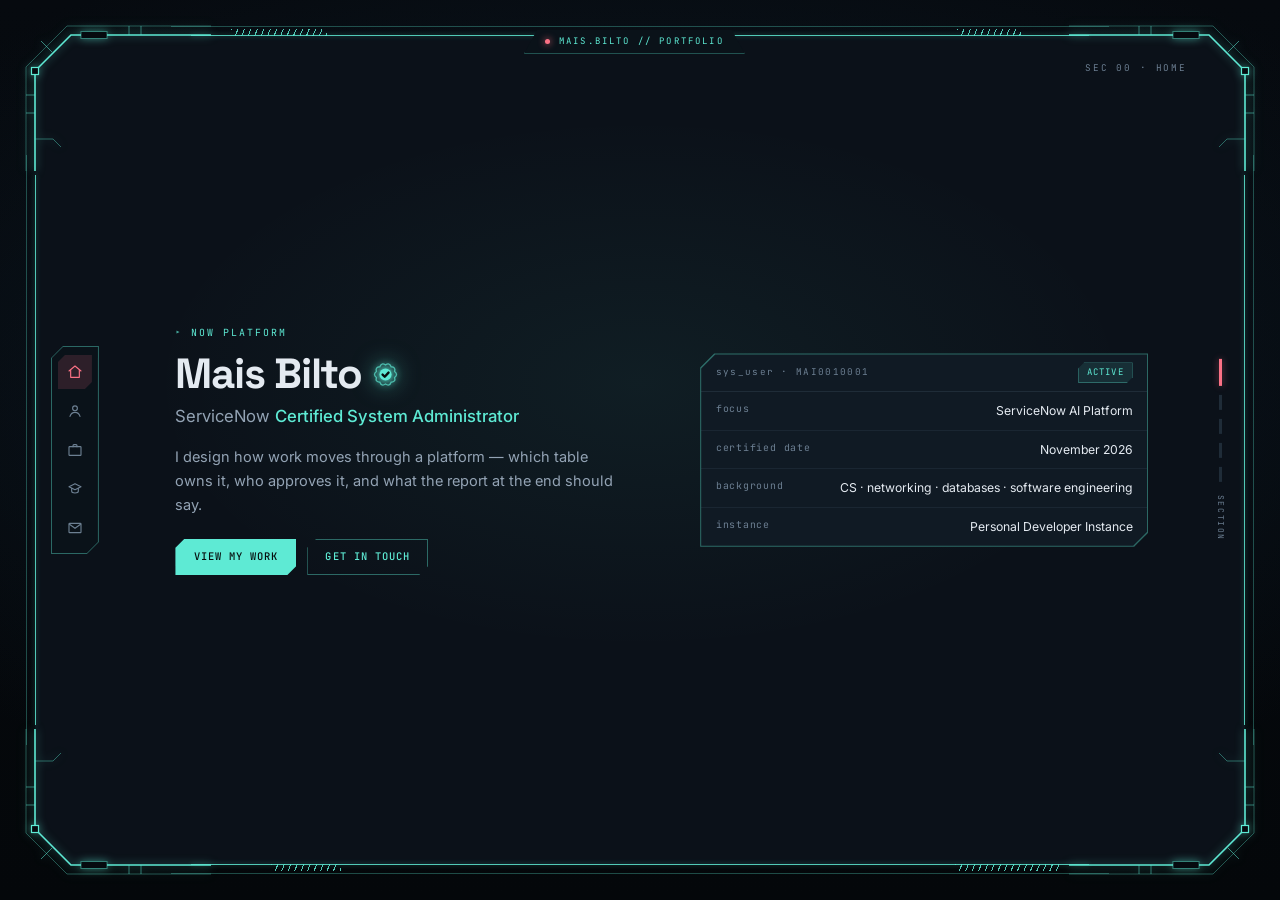
==== commit 08429262: "updating the portfolio after passin CSA exam" ====
--- a/index.html
+++ b/index.html
@@ -4,7 +4,7 @@
 <meta charset="UTF-8">
 <meta name="viewport" content="width=device-width, initial-scale=1.0">
 <title>Mais Bilto — Portfolio</title>
-<meta name="description" content="Portfolio of Mais Bilto, a Computer Science graduate building toward a ServiceNow System Administrator role. ServiceNow builds, coursework and certificates.">
+<meta name="description" content="Portfolio of Mais Bilto, a ServiceNow Certified System Administrator (CSA) with a Computer Science degree. ServiceNow builds, coursework and certificates.">
 <meta name="color-scheme" content="dark">
 
 <meta property="og:title" content="Mais Bilto — ServiceNow System Administrator">
@@ -122,19 +122,19 @@
           <div class="split">
             <div>
               <p class="eyebrow" data-anim style="--i:0">Now Platform</p>
-              <h1 data-anim style="--i:1">Mais Bilto</h1>
-              <p class="role" data-anim style="--i:2">ServiceNow <b>System Administrator</b></p>
+              <h1 data-anim style="--i:1">Mais <span class="nw">Bilto<span class="cert-mark" role="img" aria-label="ServiceNow Certified System Administrator" data-tip="CSA CERTIFIED &middot; NOV 2026"><svg viewBox="0 0 24 24" aria-hidden="true" focusable="false"><path class="ring" d="M12.00 3.50Q15.55 1.06 17.00 5.12Q21.30 5.24 20.08 9.37Q23.50 12.00 20.08 14.63Q21.30 18.76 17.00 18.88Q15.55 22.94 12.00 20.50Q8.45 22.94 7.00 18.88Q2.70 18.76 3.92 14.63Q0.50 12.00 3.92 9.37Q2.70 5.24 7.00 5.12Q8.45 1.06 12.00 3.50Z"/><circle class="core" cx="12" cy="12" r="5.4"/><path class="tick" d="m9.4 12.1 1.9 1.9 3.4-3.7"/></svg></span></span></h1>
+              <p class="role" data-anim style="--i:2">ServiceNow <b>Certified System Administrator</b></p>
               <p class="lede" data-anim style="--i:3">I design how work moves through a platform &mdash; which table owns it, who approves it, and what the report at the end should say.</p>
               <div class="acts" data-anim style="--i:4"><a class="btn" href="#work">View my work</a><a class="btn ghost" href="#contact">Get in touch</a></div>
             </div>
             <div class="panel" data-anim style="--i:5">
               <div class="fill">
-                <div class="p-head"><span>sys_user · MAI0010001</span><span class="pill">AVAILABLE</span></div>
+                <div class="p-head"><span>sys_user · MAI0010001</span><span class="pill">ACTIVE</span></div>
                 <!-- a <div> is only a valid child of <dl> when it wraps dt/dd pairs,
                      so the header sits outside the list and the rows sit inside it -->
                 <dl class="rows">
-                  <div class="rrow"><dt>focus</dt><dd>ServiceNow AI System Administration</dd></div>
-                  <div class="rrow"><dt>studying</dt><dd>CSA exam</dd></div>
+                  <div class="rrow"><dt>focus</dt><dd>ServiceNow AI Platform </dd></div>
+                  <div class="rrow"><dt>certified date</dt><dd>November 2026</dd></div>
                   <div class="rrow"><dt>background</dt><dd>CS · networking · databases · software engineering</dd></div>
                   <div class="rrow"><dt>instance</dt><dd>Personal Developer Instance</dd></div>
                 </dl>
@@ -154,7 +154,8 @@
             <div class="about-main">
           <p class="sub" data-anim style="--i:1">BACKGROUND &amp; CAPABILITY</p>
           <div class="prose">
-            <p data-anim style="--i:2">I hold a BSc in Computer Science from Princess Nourah bint Abdulrahman University and I am working towards a ServiceNow System Administrator role. My background is in software engineering, databases, networking and data analysis &mdash; useful preparation for platform work, where the job is understanding how the pieces fit together behind the screens. Every project listed here is built on a Personal Developer Instance.</p>
+            <p data-anim style="--i:2">I hold a BSc in Computer Science from Princess Nourah bint Abdulrahman University and I am a ServiceNow Certified System Administrator (CSA). My background is in software engineering, databases,
+              networking and data analysis &mdash; useful preparation for platform work, where the job is understanding how the pieces fit together behind the screens. Every ServiceNow project listed here is built on a Personal Developer Instance (PDI).</p>
           </div>
           <div class="about-grid">
             <div>
@@ -162,7 +163,7 @@
               <ul class="caps">
                 <li data-anim style="--i:6"><div class="fill"><h3>Data model</h3><p>Custom tables, fields, and relationships.</p></div></li>
                 <li data-anim style="--i:7"><div class="fill"><h3>Workflow</h3><p>Flow Designer, approvals, and notifications.</p></div></li>
-                <li data-anim style="--i:8"><div class="fill"><h3>Interfaces</h3><p>Forms, UI Policies, and UI Builder workspaces.</p></div></li>
+                <li data-anim style="--i:8"><div class="fill"><h3>Interfaces</h3><p>Forms, UI Policies, and Service Portal requests.</p></div></li>
                 <li data-anim style="--i:9"><div class="fill"><h3>Reporting</h3><p>Dashboards, metrics, and shared views.</p></div></li>
               </ul>
             </div>
@@ -171,7 +172,7 @@
               <ul class="skills" data-anim style="--i:6">
             <li><span class="k">Languages</span><span class="v"><span>Python</span><span>SQL</span><span>JavaScript</span></span></li>
             <li><span class="k">Web</span><span class="v"><span>HTML</span><span>CSS</span></span></li>
-            <li><span class="k">Platform</span><span class="v"><span>ServiceNow</span><span>Flow Designer</span><span>UI Builder</span><span>UI Policies</span></span></li>
+            <li><span class="k">Platform</span><span class="v"><span>ServiceNow</span><span>Flow Designer</span><span>Service Portal</span><span>UI Policies</span></span></li>
             <li><span class="k">Data</span><span class="v"><span>Power BI</span><span>Excel</span></span></li>
             <li><span class="k">Practice</span><span class="v"><span>Git</span><span>GitHub</span><span>VS Code</span></span></li>
               </ul>
@@ -184,10 +185,10 @@
               <div class="record-body">
 
                 <ul class="tiles">
-                  <li><b>27</b><span>coursework certificates</span></li>
+                  <li><b>1</b><span>CSA certification</span></li>
+                  <li><b>28</b><span>certificates</span></li>
                   <li><b>22</b><span>ServiceNow badges</span></li>
                   <li><b>294</b><span>documented hours</span></li>
-                  <li><b>1</b><span>micro-certification</span></li>
                 </ul>
 
                 <div class="charts">
@@ -220,7 +221,7 @@
                   </section>
                 </div>
 
-                <p class="record-note">294 hours across 26 of 28 certificates; <em>Software Security</em> and the micro-certification state no duration. ServiceNow CSA in progress. <a href="https://learning.servicenow.com/lxp?id=nl_public&amp;user=maisbilto2496833" target="_blank" rel="noopener">Verify on ServiceNow University &#9656;</a></p>
+                <p class="record-note">294 hours across 26 of 28 certificates; <em>Software Security</em> and the micro-certification state no duration. ServiceNow CSA certified, Nov 2026. <a href="https://learning.servicenow.com/lxp?id=nl_public&amp;user=maisbilto2496833" target="_blank" rel="noopener">Verify on ServiceNow University &#9656;</a></p>
 
               </div>
             </div>
@@ -233,14 +234,37 @@
         <span class="card-tag">SEC 02 · WORK</span>
         <div class="card-inner hidescroll">
           <h2 data-anim style="--i:0">Work</h2>
-          <p class="sub" data-anim style="--i:1">4 BUILDS · 1 ACTIVE · 1 COMPLETE · 2 SCHEDULED</p>
+          <p class="sub" data-anim style="--i:1">3 BUILDS · 1 ACTIVE · 2 COMPLETE</p>
 
           <div class="grid3">
 
             <div class="hc-wrap" data-status="active" data-progress="3" data-anim style="--i:2">
+              <article class="hc v3">
+                <div class="fill">
+                  <div class="hc-top"><span class="hc-id">PRJ 03</span><span class="pill">IN PROGRESS</span></div>
+                  <div class="hc-thumb has-img">
+                    <span class="scan"></span>
+                    <a class="shot-link" href="assets/img/work/mpms-data-model.webp"
+                       data-title="MPMS &middot; data model"
+                       data-note="ServiceNow scoped app &middot; Personal Developer Instance">
+                      <img src="assets/img/work/mpms-data-model.webp"
+                           alt="Data model of the MPMS app: programmes, courses and terms lead to course offerings, students enrol in offerings, and faculty teach offerings and supervise students" loading="lazy"></a>
+                  </div>
+                  <div class="hc-body">
+                    <h3>MPMS</h3>
+                    <p class="meta">internship project · CCIS, PNU · rebuilt on ServiceNow</p>
+                    <p>The Master&rsquo;s programme system from my internship, rebuilt as a ServiceNow scoped app — 16 tables, data policies and role-based security.</p>
+                    <ul class="tags"><li>scoped app</li><li>data policies</li><li>ACLs</li></ul>
+                    <div class="segbar"><i></i><i></i><i></i><i></i><i></i><i></i></div>
+                  </div>
+                </div>
+              </article>
+            </div>
+
+            <div class="hc-wrap" data-status="complete" data-progress="6" data-anim style="--i:3">
               <article class="hc">
                 <div class="fill">
-                  <div class="hc-top"><span class="hc-id">PRJ 01</span><span class="pill">IN PROGRESS</span></div>
+                  <div class="hc-top"><span class="hc-id">PRJ 02</span><span class="pill">COMPLETE</span></div>
                   <div class="hc-thumb has-img">
                     <span class="scan"></span>
                     <a class="shot-link" href="assets/img/work/pdi-loaner-dashboard.webp"
@@ -250,10 +274,10 @@
                            alt="A ServiceNow dashboard for the Infinity Loaner programme: total requests and overdue counts, and charts of requests by priority, device model, state, return month and assignee" loading="lazy"></a>
                   </div>
                   <div class="hc-body">
-                    <h3>Infinity Loaner Program</h3>
-                    <p class="meta">u_loaner_request · extends Task</p>
-                    <p>Loaner-equipment requests on a custom table — dependent fields, UI Policies and a fulfiller workspace.</p>
-                    <ul class="tags"><li>custom table</li><li>UI Policies</li><li>UI Builder</li></ul>
+                    <h3>Infinity Loaner Program &amp; Tracker</h3>
+                    <p class="meta">admin build · scoped developer build</p>
+                    <p>One device-loan process built twice on a PDI — first as an admin configuration, then as a scoped app with scripted rules.</p>
+                    <ul class="tags"><li>extends Task</li><li>flows &amp; ACLs</li><li>scoped app</li></ul>
                     <div class="segbar"><i></i><i></i><i></i><i></i><i></i><i></i></div>
                     <a class="more" href="projects/loaner-builds.html">Read the case study <b>▸</b></a>
                   </div>
@@ -264,7 +288,7 @@
             <div class="hc-wrap" data-status="complete" data-progress="6" data-anim style="--i:4">
               <article class="hc v4">
                 <div class="fill">
-                  <div class="hc-top"><span class="hc-id">PRJ 02</span><span class="pill">COMPLETE</span></div>
+                  <div class="hc-top"><span class="hc-id">PRJ 01</span><span class="pill">COMPLETE</span></div>
                   <div class="hc-thumb has-img">
                     <span class="scan"></span>
                     <a class="shot-link" href="assets/img/work/ksa-tourism-app.webp"
@@ -283,46 +307,6 @@
                 </div>
               </article>
             </div>
-            
-            <div class="hc-wrap" data-status="scheduled" data-progress="0" data-anim style="--i:3">
-              <article class="hc v3">
-                <div class="fill">
-                  <div class="hc-top"><span class="hc-id">PRJ 03</span><span class="pill">SCHEDULED</span></div>
-                  <div class="hc-thumb">
-                    <span class="scan"></span>
-                    <svg class="tbd-ring" width="260" height="150" viewBox="0 0 260 150" aria-hidden="true"><use href="#tbd-ring"/></svg><span class="tbd"><b>TBD</b></span>
-                  </div>
-                  <div class="hc-body">
-                    <h3>MPMS</h3>
-                    <p class="meta">internship · CCIS, PNU · Converted to ServiceNow</p>
-                    <p>A database system for running the Master&rsquo;s programme — reporting and statistical tracking of students and performance.</p>
-                    <ul class="tags"><li>database design</li><li>reporting</li><li>analytics</li></ul>
-                    <div class="segbar"><i></i><i></i><i></i><i></i><i></i><i></i></div>
-                    <span class="soon">Planned</span>
-                  </div>
-                </div>
-              </article>
-            </div>
-
-            <div class="hc-wrap" data-status="scheduled" data-progress="0" data-anim style="--i:5">
-              <article class="hc v2">
-                <div class="fill">
-                  <div class="hc-top"><span class="hc-id">PRJ 04</span><span class="pill">SCHEDULED</span></div>
-                  <div class="hc-thumb">
-                    <span class="scan"></span>
-                    <svg class="tbd-ring" width="260" height="150" viewBox="0 0 260 150" aria-hidden="true"><use href="#tbd-ring"/></svg><span class="tbd"><b>TBD</b></span>
-                  </div>
-                  <div class="hc-body">
-                    <h3>Aurora Fleet Program</h3>
-                    <p class="meta">ServiceNow capstone · not yet started</p>
-                    <p>[ tbd ]</p>
-                    <ul class="tags"><li>tbd</li><li>tbd</li></ul>
-                    <div class="segbar"><i></i><i></i><i></i><i></i><i></i><i></i></div>
-                    <span class="soon">Planned</span>
-                  </div>
-                </div>
-              </article>
-            </div>
 
           </div>
         </div>
@@ -332,7 +316,7 @@
         <span class="card-tag">SEC 03 &middot; TRAINING</span>
         <div class="card-inner hidescroll">
           <h2 data-anim style="--i:0">Training</h2>
-          <p class="sub" data-anim style="--i:1">28 CERTIFICATES &middot; 4 TRACKS &middot; CSA EXAM IN PREPARATION</p>
+          <p class="sub" data-anim style="--i:1">28 CERTIFICATES &middot; 4 TRACKS &middot; CSA CERTIFIED</p>
 
           <ul class="tracks">
 
@@ -341,7 +325,7 @@
                 <div class="fill">
                   <div class="tk-top"><span class="tk-id">TRK 01</span><span class="pill">IN PROGRESS</span></div>
                   <h3>ServiceNow</h3>
-                  <ul class="crs"><li><span class="nm">Certified System Administrator (CSA)</span><span class="pv">exam prep</span><span class="st now"></span></li><li><span class="nm">Associate AI System Administrator</span><span class="pv">ServiceNow &middot; 2026</span><span class="st"></span></li><li><span class="nm">Associate AI Technical Project Manager</span><span class="pv">ServiceNow &middot; 2026</span><span class="st"></span></li><li><span class="nm">Micro-Certification: Welcome to ServiceNow</span><span class="pv">ServiceNow &middot; 2025</span><span class="st"></span></li></ul>
+                  <ul class="crs"><li><span class="nm">Certified Application Developer (CAD)</span><span class="pv">in preparation</span><span class="st now"></span></li><li><span class="nm">CIS &ndash; Risk and Compliance (GRC/IRM)</span><span class="pv">in preparation</span><span class="st now"></span></li><li><span class="nm">Certified System Administrator (CSA)</span><span class="pv">certified &middot; 2026</span><span class="st"></span></li><li><span class="nm">Associate AI System Administrator</span><span class="pv">ServiceNow &middot; 2026</span><span class="st"></span></li><li><span class="nm">Associate AI Technical Project Manager</span><span class="pv">ServiceNow &middot; 2026</span><span class="st"></span></li><li><span class="nm">Micro-Certification: Welcome to ServiceNow</span><span class="pv">ServiceNow &middot; 2025</span><span class="st"></span></li></ul>
                   <div class="certs"><span class="lbl">certificates</span><a class="cert" href="assets/img/certs/servicenow-welcome-micro.jpg" data-title="Micro-Certification: Welcome to ServiceNow &middot; Aug 2025"><img src="assets/img/certs/servicenow-welcome-micro.jpg" alt="ServiceNow micro-certification, Welcome to ServiceNow, August 2025" loading="lazy"></a></div>
                 </div>
               </article>
@@ -391,11 +375,7 @@
           <p class="sub" data-anim style="--i:1">OPEN TO ROLES</p>
           <div class="split">
             <div data-anim style="--i:2">
-              <p>Send me a message and I'll reply. You can also find me on LinkedIn.</p>
-              <ul class="links">
-                <li><a href="https://www.linkedin.com/in/maisbilto" target="_blank" rel="noopener noreferrer">LinkedIn</a></li>
-                <li><a href="https://wa.me/maisbilto" target="_blank" rel="noopener noreferrer">WhatsApp</a></li>
-              </ul>
+              <p>Send me a message and I'll reply. You can also find me on <a href="https://www.linkedin.com/in/maisbilto" target="_blank" rel="noopener noreferrer">LinkedIn.</a></p>
             </div>
             <div class="send" data-anim style="--i:3">
             <form name="contact" method="POST" action="https://api.web3forms.com/submit">
--- a/css/main.css
+++ b/css/main.css
@@ -97,6 +97,42 @@
     letter-spacing:-.03em;line-height:1.04;margin:0 0 .45rem}
   h2{font-family:"Space Grotesk",system-ui,sans-serif;font-size:2.1rem;font-weight:700;
     letter-spacing:-.025em;margin:0 0 .3rem}
+  /* Certified mark beside the name: a scalloped seal with a tick in its
+     centre. The geometry is this page's own (ten scallops generated around one
+     centre), not traced from an icon set. Sized in em, so it follows the h1 through every breakpoint. .nw keeps
+     it on the same line as the surname. The label shows on hover; the same text
+     is in aria-label for screen readers. */
+  h1 .nw{white-space:nowrap}
+  .cert-mark{position:relative;display:inline-block;width:.64em;height:.64em;
+    margin-inline-start:.24em;vertical-align:.01em}
+  /* Two stacked drop-shadows: a tight one that reads as the edge lighting up
+     and a wide one that reads as the halo. One shadow alone was too faint to
+     notice against the dark panel. The glow breathes with the ring. */
+  .cert-mark svg{display:block;width:100%;height:100%;overflow:visible;
+    filter:drop-shadow(0 0 3px var(--hud)) drop-shadow(0 0 11px var(--hud-glow));
+    animation:certglow 2.8s cubic-bezier(.45,0,.55,1) infinite}
+  .cert-mark .ring{fill:none;stroke:var(--hud);stroke-width:1.2;opacity:.7;
+    animation:certring 2.8s cubic-bezier(.45,0,.55,1) infinite}
+  .cert-mark .core{fill:var(--hud)}
+  .cert-mark .tick{fill:none;stroke:#07100f;stroke-width:2.1;
+    stroke-linecap:round;stroke-linejoin:round}
+  /* The label exists only where it can be hovered and has room: an invisible
+     absolutely-positioned box still widens the page, and at 320px it did. */
+  @media (hover:hover) and (min-width:480px){
+    .cert-mark::after{content:attr(data-tip);position:absolute;top:50%;
+      inset-inline-start:calc(100% + .7rem);transform:translate(-4px,-50%);
+      font-family:"JetBrains Mono",monospace;font-size:.6rem;font-weight:500;
+      line-height:1;letter-spacing:.14em;white-space:nowrap;color:var(--hud);
+      padding:.4rem .55rem;background:#0a1219;box-shadow:inset 0 0 0 1px var(--hud-dim);
+      opacity:0;pointer-events:none;transition:opacity .18s,transform .18s}
+    .cert-mark:hover::after{opacity:1;transform:translate(0,-50%)}}
+  @keyframes certring{0%,100%{opacity:.5}50%{opacity:1}}
+  @keyframes certglow{
+    0%,100%{filter:drop-shadow(0 0 2px var(--hud-glow)) drop-shadow(0 0 7px var(--hud-dim))}
+    50%{filter:drop-shadow(0 0 5px var(--hud)) drop-shadow(0 0 18px var(--hud))}}
+  @media (prefers-reduced-motion:reduce){
+    .cert-mark svg,.cert-mark .ring{animation:none}
+    .cert-mark::after{transition:none}}
   .sub{font-family:"JetBrains Mono",monospace;font-size:.7rem;color:var(--faint);
     letter-spacing:.16em;margin:0 0 var(--s5)}
   .role{font-size:1.15rem;color:var(--mut);margin:0 0 var(--s4)}
@@ -227,7 +263,7 @@
   /* base ring goes quieter on the active card so the travelling light reads */
 
 
-  .grid3{display:grid;grid-template-columns:repeat(4,minmax(0,1fr));gap:var(--s5);align-items:stretch}
+  .grid3{display:grid;grid-template-columns:repeat(3,minmax(0,1fr));gap:var(--s5);align-items:stretch}
 
   /* work fits its screen: nothing stretches, the thumb has a real aspect ratio */
   #work .card-inner{max-width:min(104rem,88vw);overflow:visible}
@@ -323,6 +359,9 @@
     box-shadow:0 0 5px var(--hud-glow);flex:none;align-self:center}
   .crs .st.now{background:var(--alert);box-shadow:0 0 7px var(--alert);
     animation:pulse 3.4s cubic-bezier(.45,0,.55,1) infinite;will-change:opacity}
+  /* Planned, not started: a hollow ring, so it can't be read as done (teal)
+     or active (rose). */
+  .crs .st.next{background:transparent;box-shadow:inset 0 0 0 1px var(--faint)}
   /* A dot that only drops opacity reads as a blink, because its glow stays put
      while the dot fades. Fading the two together — slowly, and not all the way —
      reads as breathing. cubic-bezier(.45,0,.55,1) is a sine curve: no hard stop
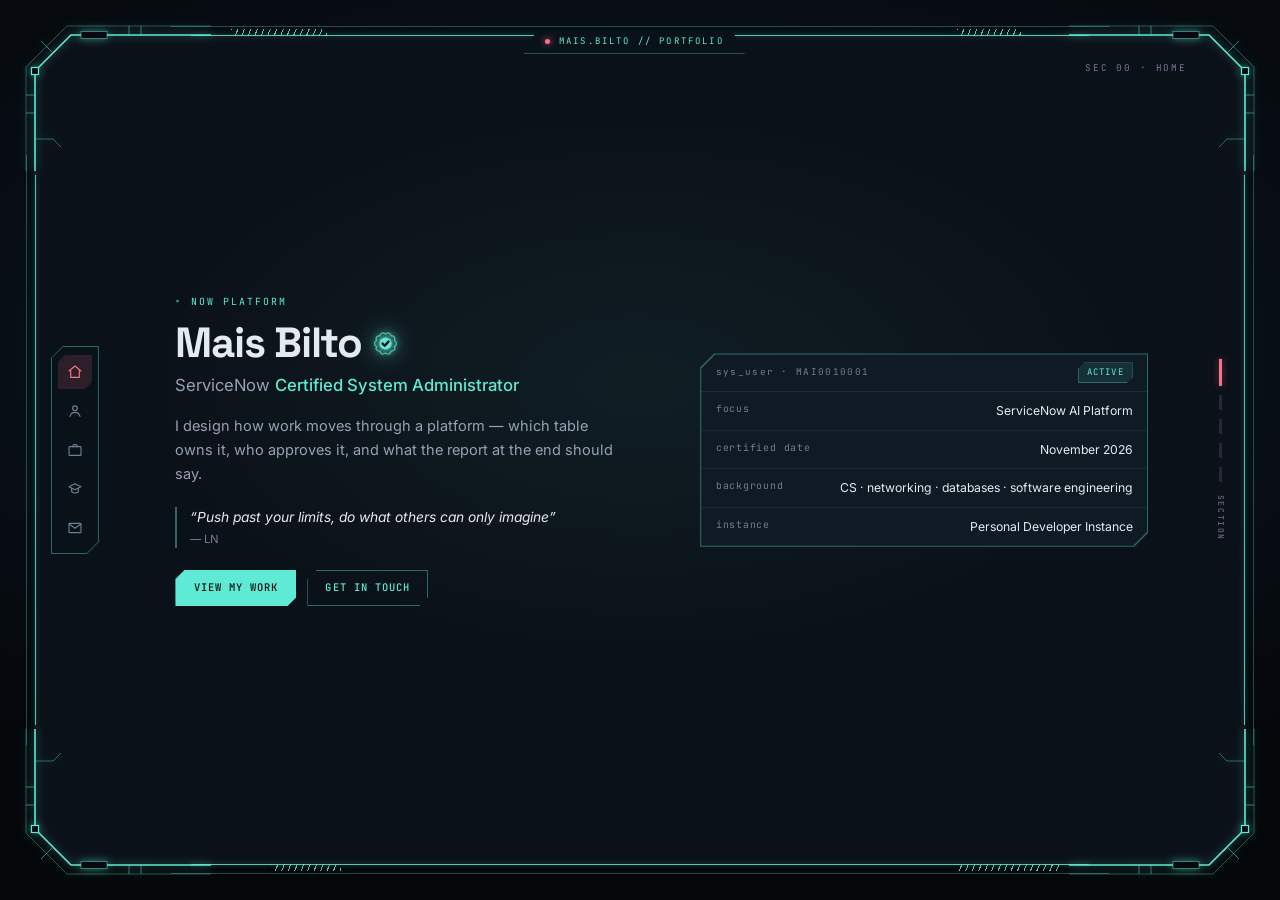
==== commit 099baae1: "add a qoute" ====
--- a/index.html
+++ b/index.html
@@ -125,9 +125,10 @@
               <h1 data-anim style="--i:1">Mais <span class="nw">Bilto<span class="cert-mark" role="img" aria-label="ServiceNow Certified System Administrator" data-tip="CSA CERTIFIED &middot; NOV 2026"><svg viewBox="0 0 24 24" aria-hidden="true" focusable="false"><path class="ring" d="M12.00 3.50Q15.55 1.06 17.00 5.12Q21.30 5.24 20.08 9.37Q23.50 12.00 20.08 14.63Q21.30 18.76 17.00 18.88Q15.55 22.94 12.00 20.50Q8.45 22.94 7.00 18.88Q2.70 18.76 3.92 14.63Q0.50 12.00 3.92 9.37Q2.70 5.24 7.00 5.12Q8.45 1.06 12.00 3.50Z"/><circle class="core" cx="12" cy="12" r="5.4"/><path class="tick" d="m9.4 12.1 1.9 1.9 3.4-3.7"/></svg></span></span></h1>
               <p class="role" data-anim style="--i:2">ServiceNow <b>Certified System Administrator</b></p>
               <p class="lede" data-anim style="--i:3">I design how work moves through a platform &mdash; which table owns it, who approves it, and what the report at the end should say.</p>
-              <div class="acts" data-anim style="--i:4"><a class="btn" href="#work">View my work</a><a class="btn ghost" href="#contact">Get in touch</a></div>
-            </div>
-            <div class="panel" data-anim style="--i:5">
+              <p class="motto" data-anim style="--i:4">&ldquo;Push past your limits, do what others can only imagine&rdquo;<span class="by">LN</span></p>
+              <div class="acts" data-anim style="--i:5"><a class="btn" href="#work">View my work</a><a class="btn ghost" href="#contact">Get in touch</a></div>
+            </div>
+            <div class="panel" data-anim style="--i:6">
               <div class="fill">
                 <div class="p-head"><span>sys_user · MAI0010001</span><span class="pill">ACTIVE</span></div>
                 <!-- a <div> is only a valid child of <dl> when it wraps dt/dd pairs,
@@ -326,7 +327,7 @@
                   <div class="tk-top"><span class="tk-id">TRK 01</span><span class="pill">IN PROGRESS</span></div>
                   <h3>ServiceNow</h3>
                   <ul class="crs"><li><span class="nm">Certified Application Developer (CAD)</span><span class="pv">in preparation</span><span class="st now"></span></li><li><span class="nm">CIS &ndash; Risk and Compliance (GRC/IRM)</span><span class="pv">in preparation</span><span class="st now"></span></li><li><span class="nm">Certified System Administrator (CSA)</span><span class="pv">certified &middot; 2026</span><span class="st"></span></li><li><span class="nm">Associate AI System Administrator</span><span class="pv">ServiceNow &middot; 2026</span><span class="st"></span></li><li><span class="nm">Associate AI Technical Project Manager</span><span class="pv">ServiceNow &middot; 2026</span><span class="st"></span></li><li><span class="nm">Micro-Certification: Welcome to ServiceNow</span><span class="pv">ServiceNow &middot; 2025</span><span class="st"></span></li></ul>
-                  <div class="certs"><span class="lbl">certificates</span><a class="cert" href="assets/img/certs/servicenow-welcome-micro.jpg" data-title="Micro-Certification: Welcome to ServiceNow &middot; Aug 2025"><img src="assets/img/certs/servicenow-welcome-micro.jpg" alt="ServiceNow micro-certification, Welcome to ServiceNow, August 2025" loading="lazy"></a></div>
+                  <div class="certs"><span class="lbl">certificates</span><a class="cert" href="assets/img/certs/servicenow-csa.jpg" data-title="Certified System Administrator (CSA) &middot; Nov 2026"><img src="assets/img/certs/servicenow-csa.jpg" alt="ServiceNow Certified System Administrator (CSA) certificate, issued 10 November 2026" loading="lazy"></a><a class="cert" href="assets/img/certs/servicenow-welcome-micro.jpg" data-title="Micro-Certification: Welcome to ServiceNow &middot; Aug 2025"><img src="assets/img/certs/servicenow-welcome-micro.jpg" alt="ServiceNow micro-certification, Welcome to ServiceNow, August 2025" loading="lazy"></a></div>
                 </div>
               </article>
             </li>
--- a/css/main.css
+++ b/css/main.css
@@ -140,6 +140,16 @@
   p{color:var(--mut);margin:0}
   .lede{max-width:50ch;margin-bottom:var(--s5)}
   .prose{display:flex;flex-direction:column;gap:var(--s4)}
+  /* Motto under the intro. The quotation marks are in the markup because the
+     line is quoted, not written for this page. Inter italic, not mono: on this
+     site monospace means data. */
+  .motto{max-width:50ch;margin:0 0 var(--s5);padding-inline-start:.85rem;
+    border-inline-start:2px solid var(--hud-dim);font-style:italic;
+    font-size:.95rem;line-height:1.5;color:var(--txt)}
+  /* Who said it and where: upright and fainter than the line itself. */
+  .motto .by{display:block;margin-top:.2rem;font-style:normal;font-size:.78rem;
+    color:var(--faint)}
+  .motto .by::before{content:"\2014\00a0"}
   .acts{display:flex;gap:var(--s3);flex-wrap:wrap}
   .btn{--n:9px;display:inline-block;font-family:"JetBrains Mono",monospace;font-size:.72rem;
     letter-spacing:.1em;text-transform:uppercase;font-weight:500;padding:.65rem 1.25rem;
